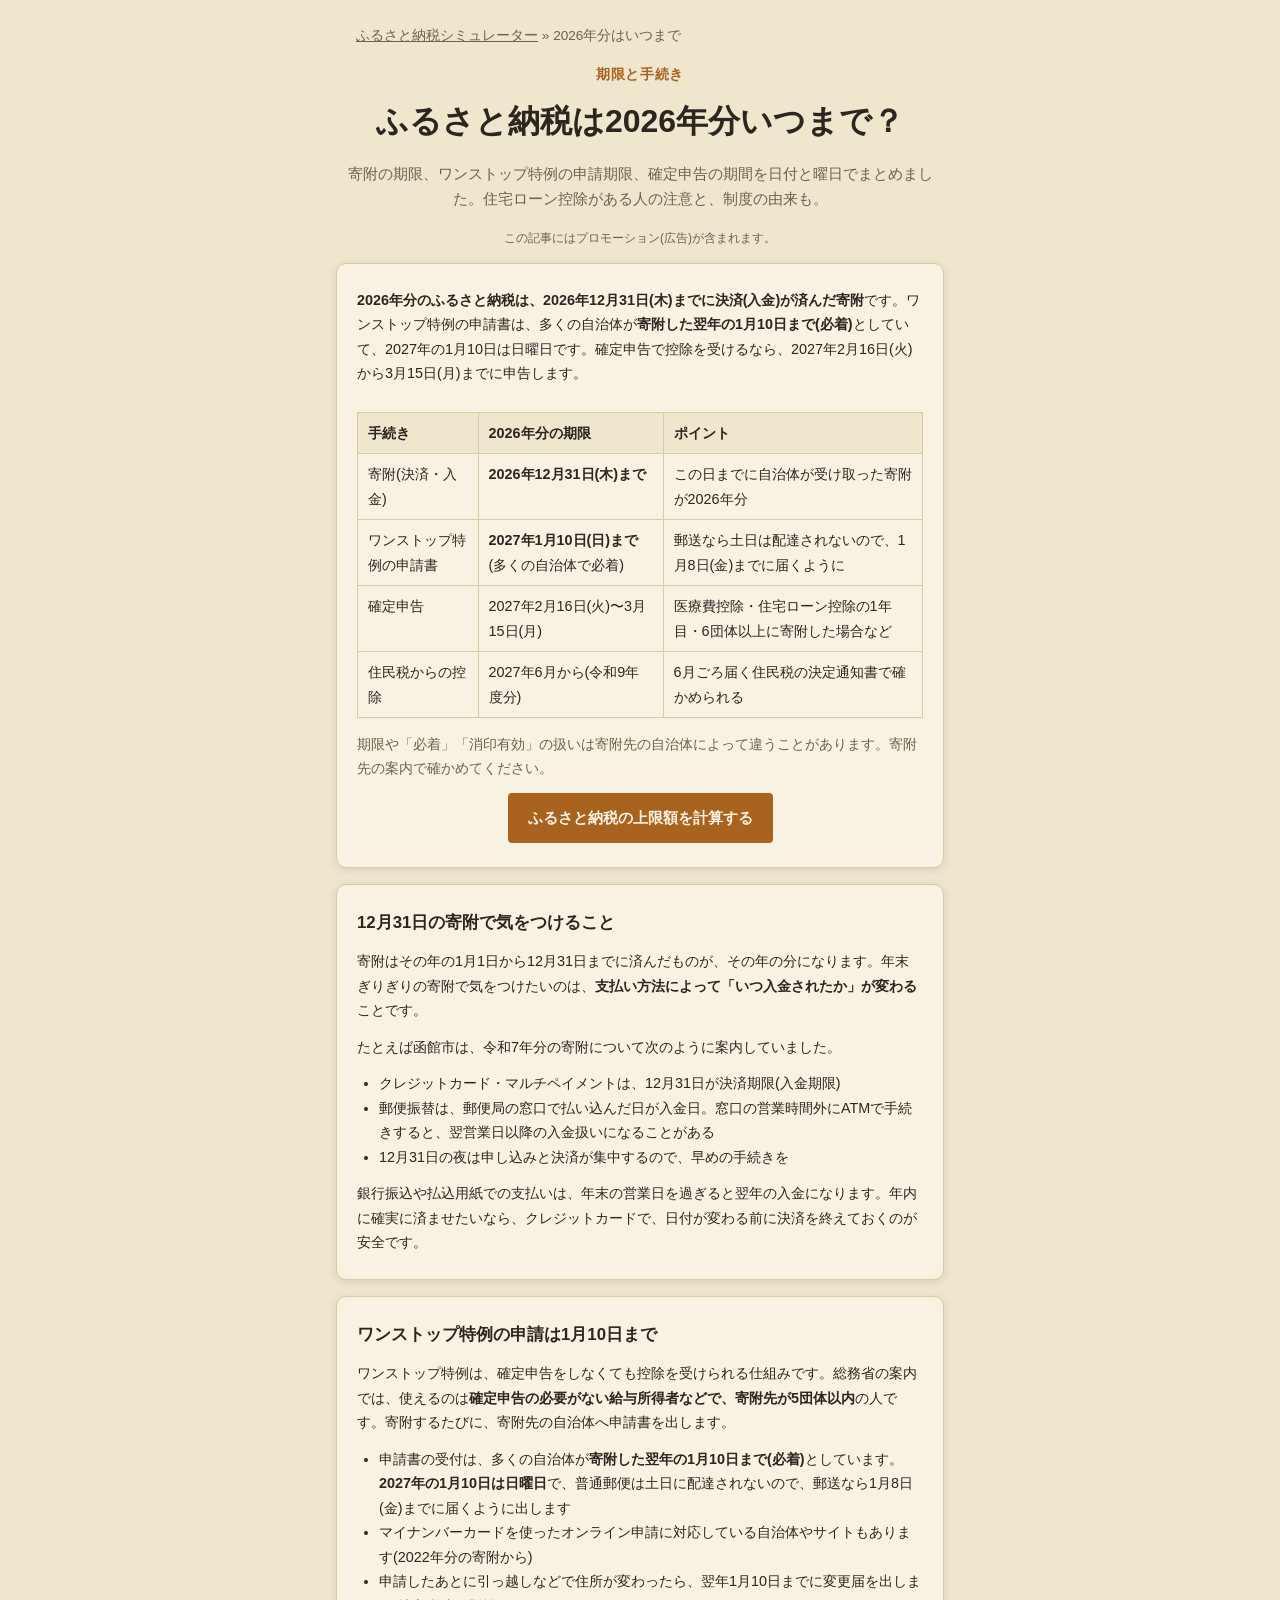
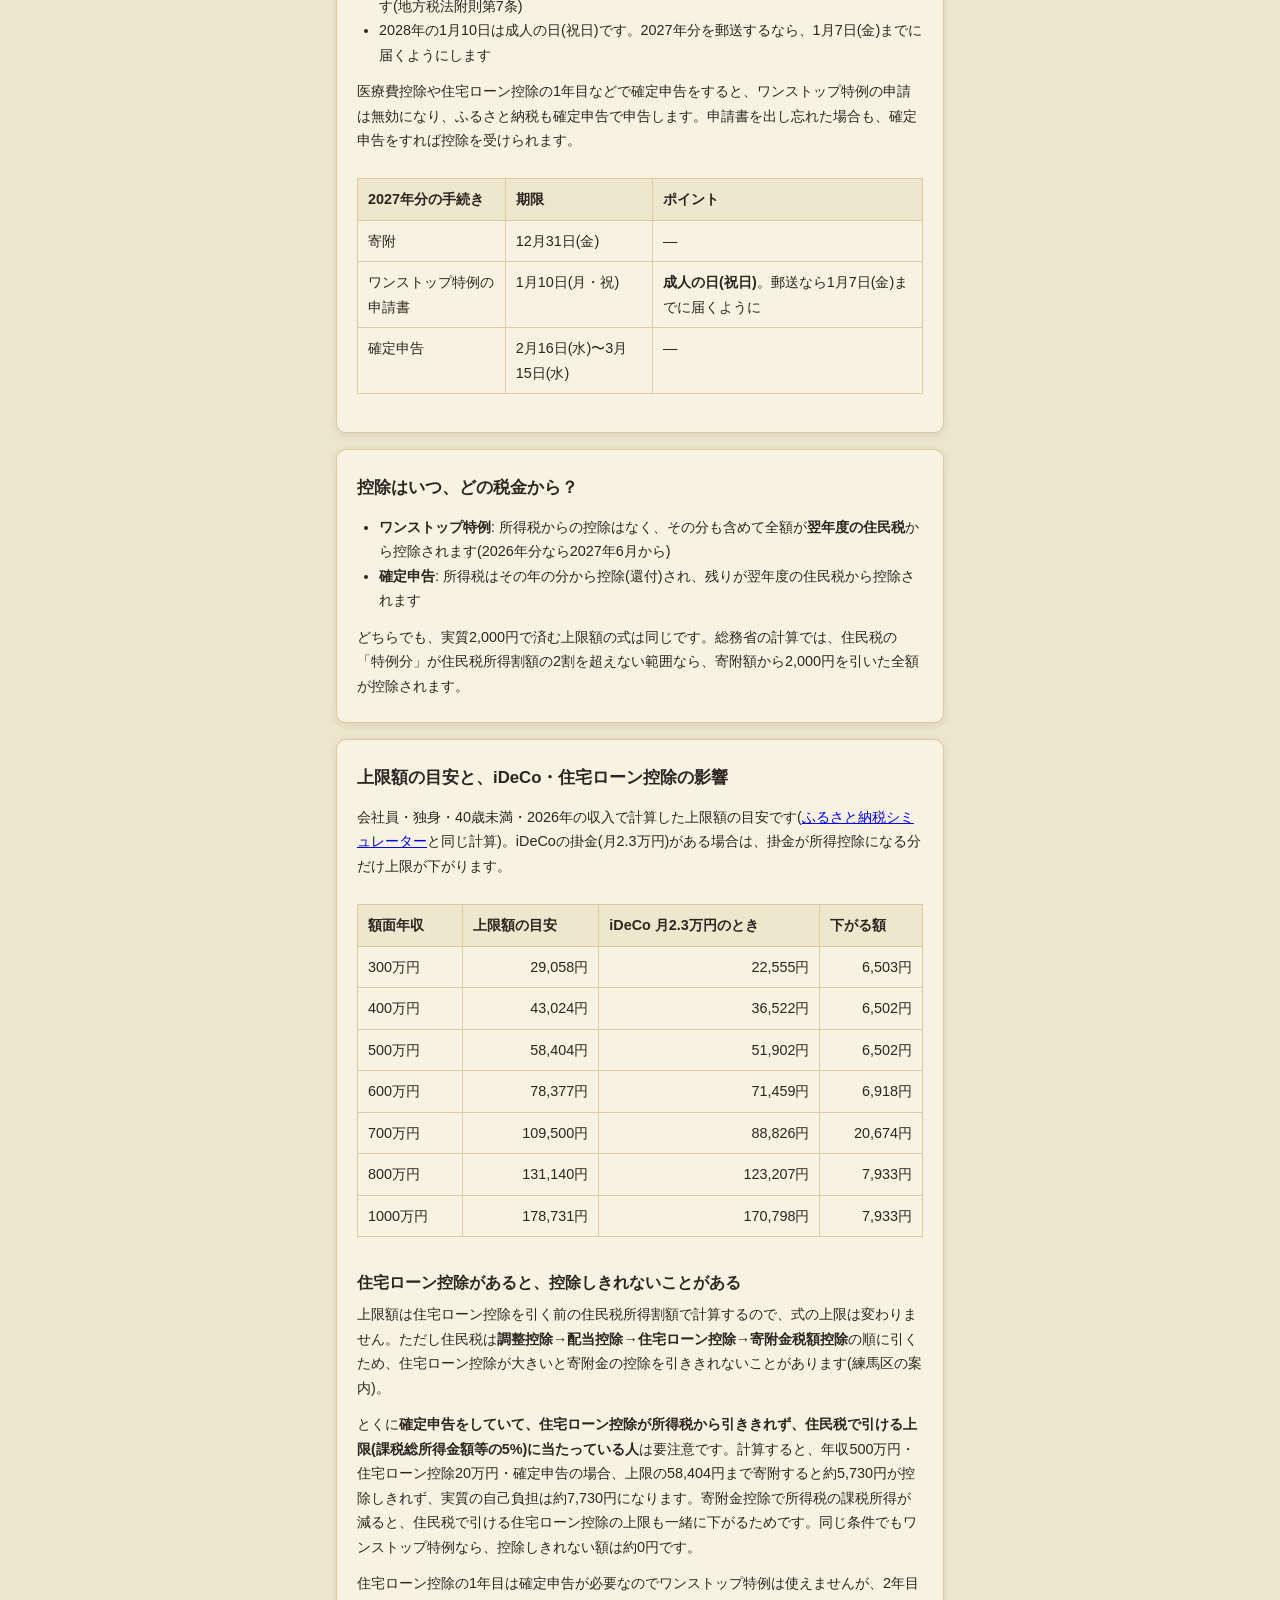
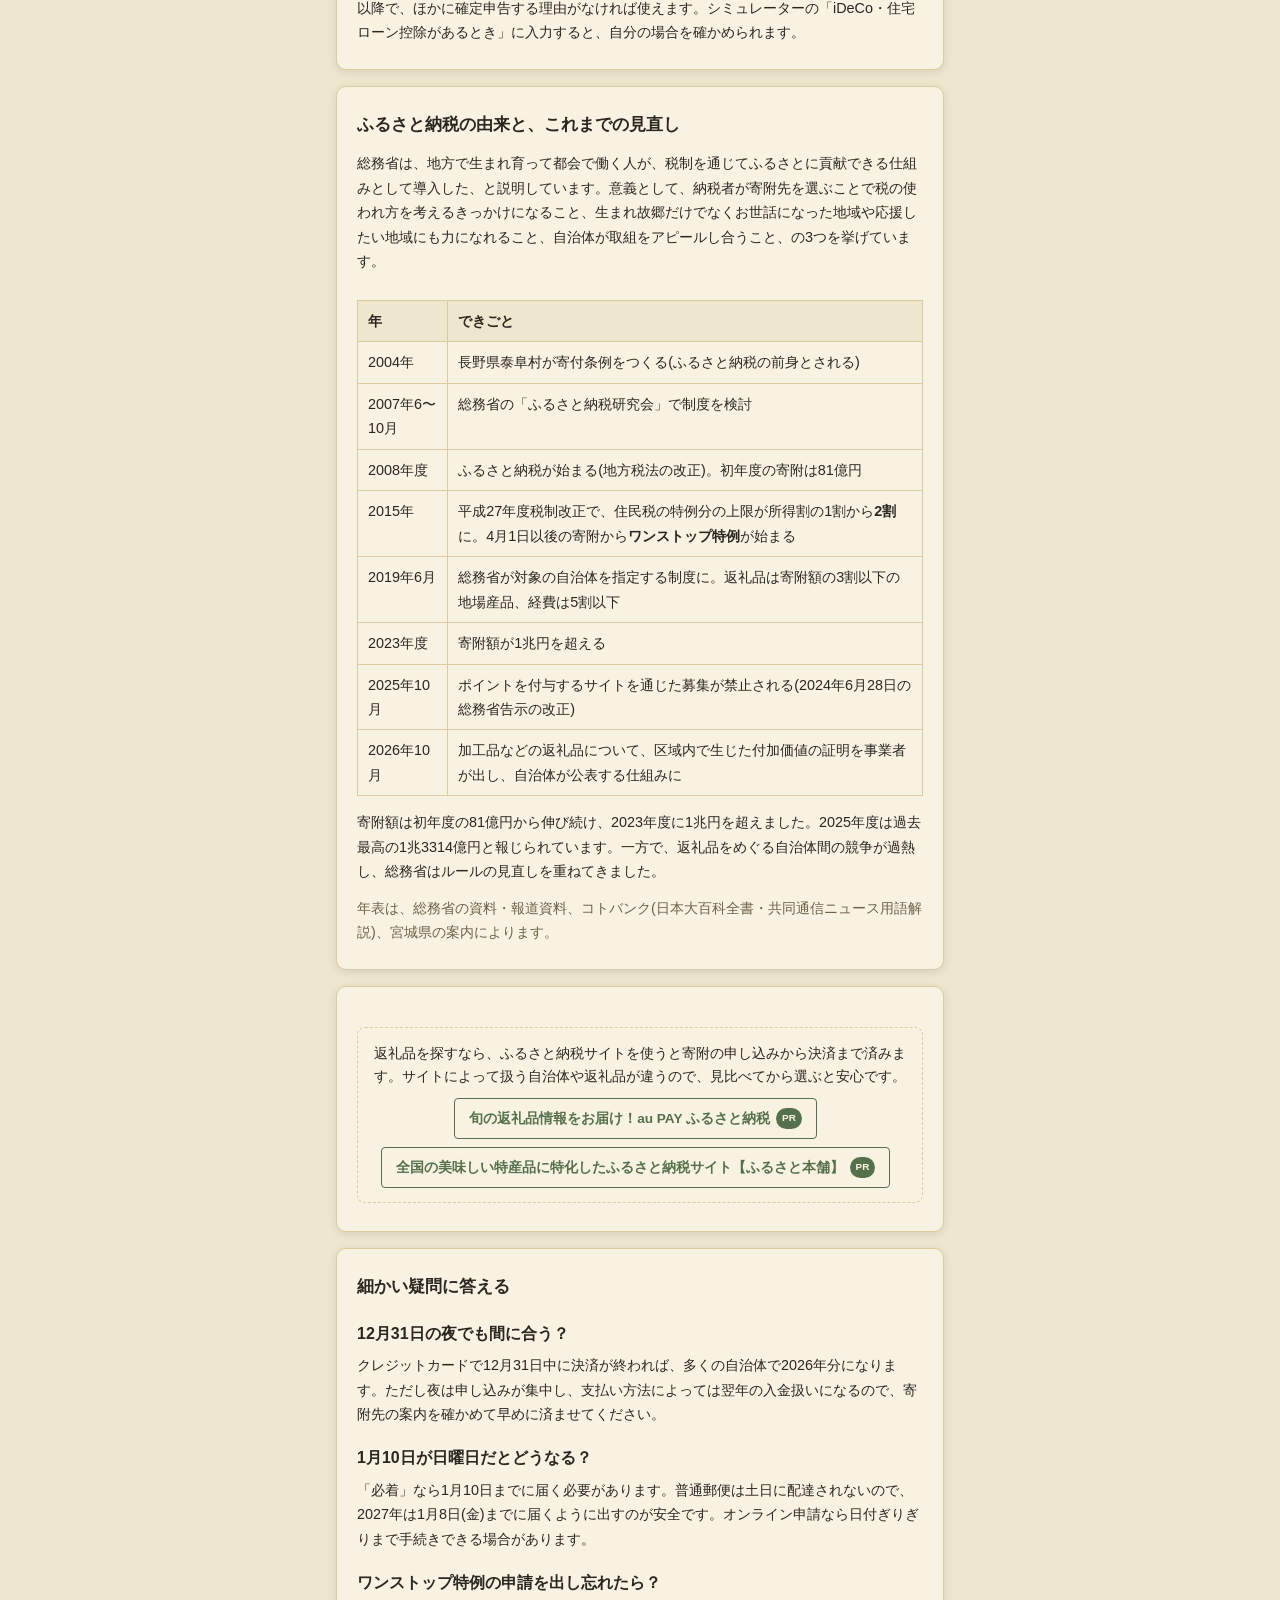
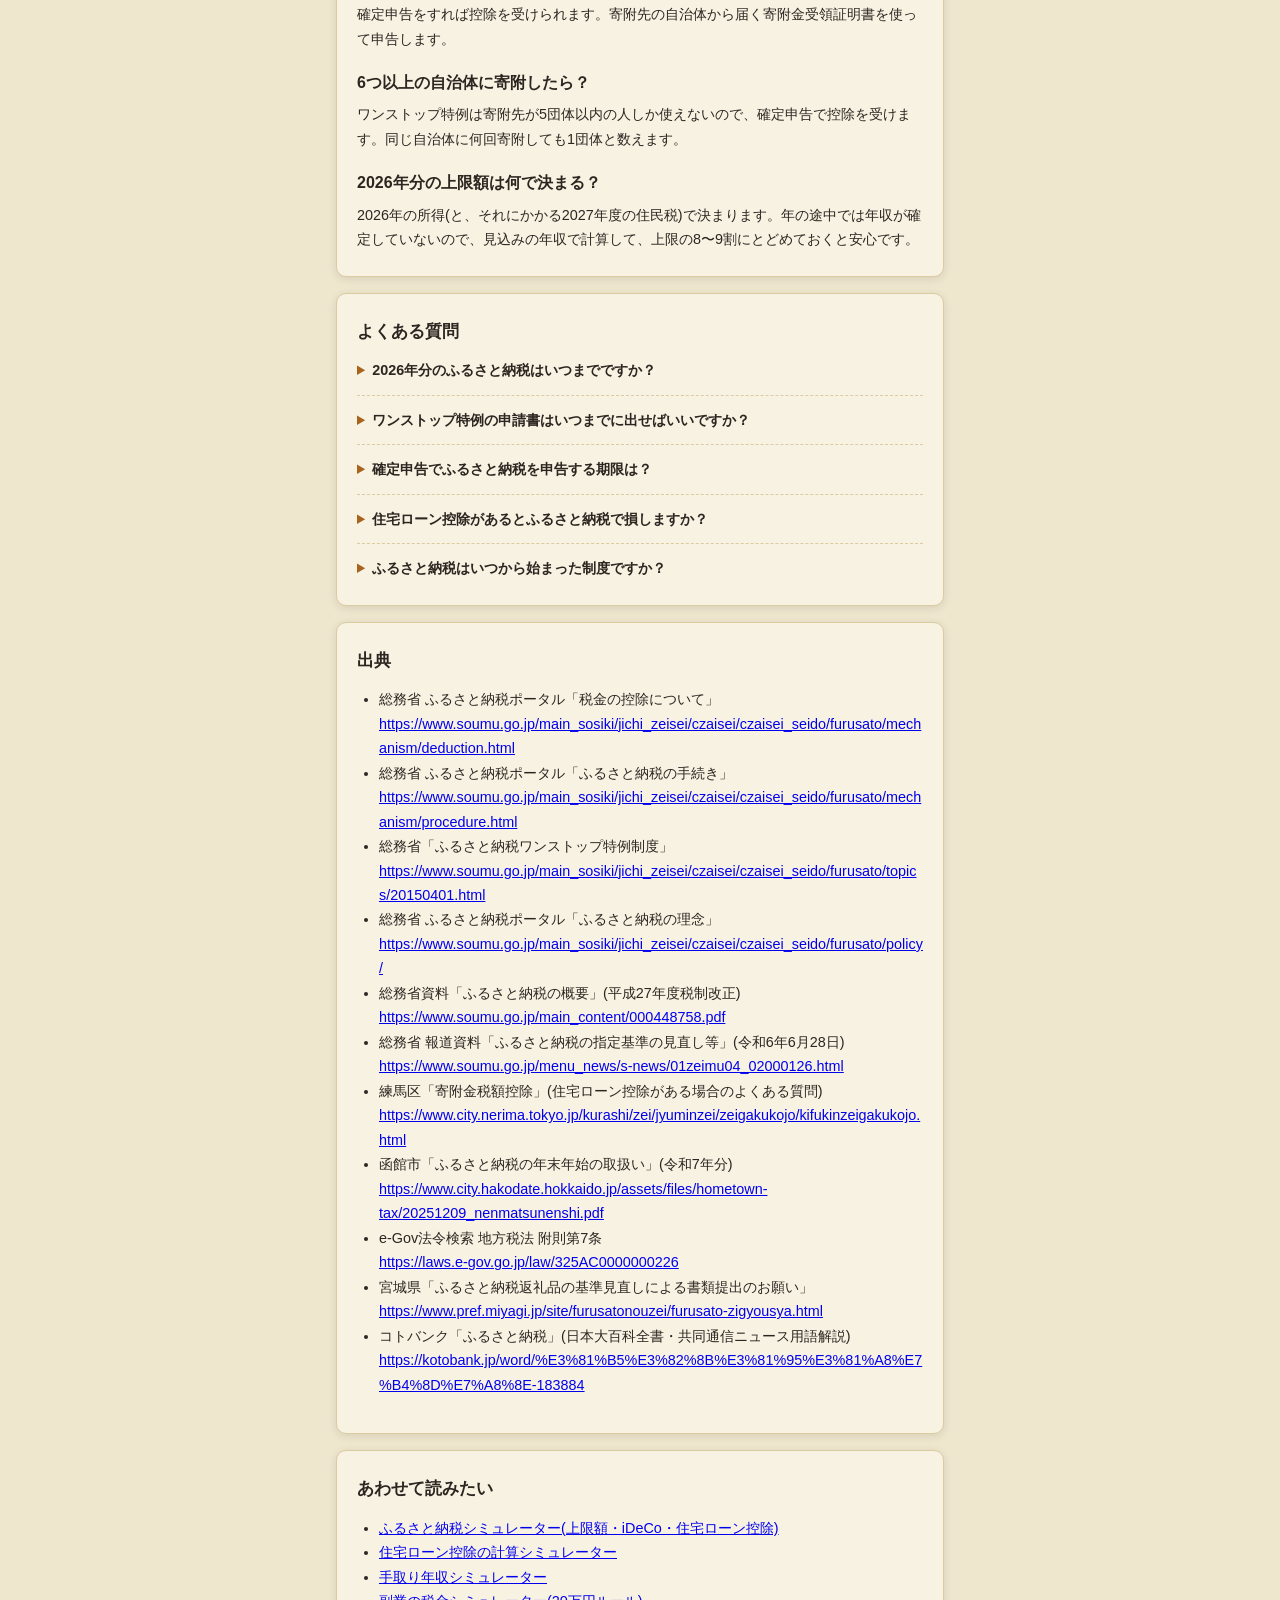
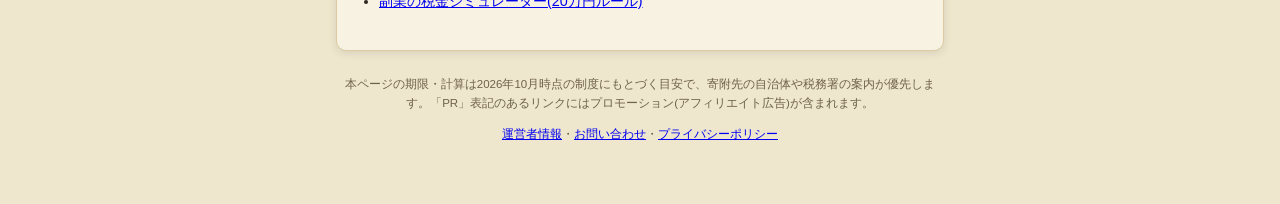
==== guide/itsumade-2026/index.html @ 845d3ae7 "iDeCo・住宅ローン控除の確かめ、広告、記事「2026年分いつまで？」を追加 iDeCoの掛金を課税所得から引き、掛金なしの上限も表示。住宅ローン控除は、住民税で寄附金の控除より先に引かれるため、 " ====
<!DOCTYPE html>
<html lang="ja">
<head>
<meta charset="UTF-8">
<meta name="viewport" content="width=device-width, initial-scale=1.0">
<!-- Google tag (gtag.js) -->
<script async src="https://www.googletagmanager.com/gtag/js?id=G-WTBHV5QYG3"></script>
<script>
  window.dataLayer = window.dataLayer || [];
  function gtag(){dataLayer.push(arguments);}
  gtag('js', new Date());
  gtag('config', 'G-WTBHV5QYG3');
</script>
<title>ふるさと納税は2026年分いつまで？12月31日の決済・ワンストップ申請1月10日・確定申告3月15日</title>
<meta name="description" content="2026年分のふるさと納税は12月31日までに決済した寄附。ワンストップ特例の申請書は多くの自治体で翌年1月10日必着(2027年は日曜日)、確定申告は2027年2月16日〜3月15日。年末の支払い方法の注意、住宅ローン控除で控除しきれないケースの計算、制度の由来と見直しの年表も。">
<meta property="og:type" content="article">
<meta property="og:title" content="ふるさと納税は2026年分いつまで？12月31日の決済・ワンストップ申請1月10日・確定申告3月15日">
<meta property="og:description" content="2026年分のふるさと納税の期限(12月31日・1月10日・3月15日)と、住宅ローン控除で控除しきれないケースの計算、制度の由来。">
<meta property="og:url" content="https://hakoniwalab.com/furusato-simulator/guide/itsumade-2026/">
<script async src="https://pagead2.googlesyndication.com/pagead/js/adsbygoogle.js?client=ca-pub-6465548593525933" crossorigin="anonymous"></script>
<link rel="canonical" href="https://hakoniwalab.com/furusato-simulator/guide/itsumade-2026/">
<link rel="stylesheet" href="../../css/style.css">
<script type="application/ld+json">{"@context":"https://schema.org","@type":"FAQPage","mainEntity":[{"@type":"Question","name":"2026年分のふるさと納税はいつまでですか？","acceptedAnswer":{"@type":"Answer","text":"2026年12月31日までに決済(入金)が済んだ寄附が2026年分です。支払い方法によっては年末の営業日を過ぎると翌年の入金になるので、クレジットカードで早めに済ませるのが安全です。"}},{"@type":"Question","name":"ワンストップ特例の申請書はいつまでに出せばいいですか？","acceptedAnswer":{"@type":"Answer","text":"多くの自治体が寄附した翌年の1月10日まで(必着)としています。2027年の1月10日は日曜日で、普通郵便は土日に配達されないので、郵送なら1月8日(金)までに届くように出します。"}},{"@type":"Question","name":"確定申告でふるさと納税を申告する期限は？","acceptedAnswer":{"@type":"Answer","text":"2026年分は2027年2月16日から3月15日までです。医療費控除や住宅ローン控除の1年目などで確定申告をする場合は、ふるさと納税も確定申告で申告します。"}},{"@type":"Question","name":"住宅ローン控除があるとふるさと納税で損しますか？","acceptedAnswer":{"@type":"Answer","text":"上限額の式は変わりませんが、住民税は住宅ローン控除を寄附金の控除より先に引くため、控除しきれないことがあります。確定申告をしていて住宅ローン控除が住民税の上限に当たっている人は、寄附金の控除が1割ほど目減りすることがあります。"}},{"@type":"Question","name":"ふるさと納税はいつから始まった制度ですか？","acceptedAnswer":{"@type":"Answer","text":"2008年度に始まりました。2015年にワンストップ特例ができて住民税の特例分の上限が2倍になり、2019年には返礼品を寄附額の3割以下の地場産品とする指定制度、2025年10月にはポイントを付与するサイトを通じた募集の禁止が始まりました。"}}]}</script>
<style>
.guide-nav { max-width: 720px; margin: 0 auto 16px; padding: 0 20px; font-size: 0.85rem; color: var(--color-text-muted); }
.guide-nav a { color: var(--color-text-muted); }
.guide-lead { font-size: 0.95rem; }
.guide-table { width: 100%; border-collapse: collapse; margin: 14px 0; font-size: 0.9rem; }
.guide-table th, .guide-table td { border: 1px solid var(--color-border); padding: 8px 10px; text-align: left; vertical-align: top; }
.guide-table th { background: var(--color-bg); font-weight: 600; }
.guide-table td.num { text-align: right; font-variant-numeric: tabular-nums; white-space: nowrap; }
.guide-table tr.is-best td { background: var(--color-badge-bg); font-weight: 700; }
.guide-note { font-size: 0.85rem; color: var(--color-text-muted); }
.card--article h3 { font-size: 1rem; margin: 18px 0 6px; }
.guide-cta { text-align: center; }
.guide-cta .btn { display: inline-block; text-decoration: none; }
.guide-calc { text-align: left; background: var(--color-bg); border: 1px solid var(--color-border); border-radius: 8px; padding: 12px 14px; margin: 14px 0; font-size: 0.92rem; }
.guide-calc label { display: block; font-weight: 600; margin: 8px 0 4px; font-size: 0.88rem; }
.guide-calc input, .guide-calc select { width: 100%; padding: 8px; border: 1px solid var(--color-border); border-radius: 6px; font-size: 1rem; background: var(--color-surface); color: var(--color-text); }
.guide-calc .row2 { display: grid; grid-template-columns: 1fr 1fr; gap: 8px; }
.guide-calc .row3 { display: grid; grid-template-columns: 1fr 1fr 1fr; gap: 6px; }
.guide-result { margin-top: 12px; font-size: 0.95rem; }
.guide-result strong { font-size: 1.1rem; }
.table-scroll { overflow-x: auto; }
.date-row { display: grid; grid-template-columns: 1.2fr 1fr 1fr; gap: 6px; margin-bottom: 8px; }
.form-help { font-size: 0.85rem; color: var(--color-text-muted); }
.guide-calc .quiz-select, .date-row .quiz-select { width: 100%; }
.nw { white-space: nowrap; }
.card--article a[target="_blank"] { overflow-wrap: anywhere; }
.badge--pr { flex-shrink: 0; white-space: nowrap; }
.art-cta { text-align: center; margin: 16px 0 4px; padding: 14px 12px; border: 1px dashed var(--color-border); border-radius: 8px; }
.card--article .art-cta p { font-size: 0.85rem; margin: 0 0 10px; }
.art-cta__links { display: flex; flex-wrap: wrap; gap: 8px; justify-content: center; }
</style>
</head>
<body>
<div class="app">

  <nav class="guide-nav" aria-label="パンくずリスト">
    <a href="../../">ふるさと納税シミュレーター</a> &raquo;
    <span aria-current="page">2026年分はいつまで</span>
  </nav>

  <header class="app-header">
    <p class="app-header__eyebrow">期限と手続き</p>
    <h1 class="app-header__title">ふるさと納税は<br class="sp-only">2026年分いつまで？</h1>
    <p class="app-header__lead">寄附の期限、ワンストップ特例の申請期限、確定申告の期間を日付と曜日でまとめました。住宅ローン控除がある人の注意と、制度の由来も。</p>
  </header>
  <p class="pr-note">この記事にはプロモーション(広告)が含まれます。</p>

  <main class="main">

    <section class="article">

      <div class="card card--article">
        <p><strong>2026年分のふるさと納税は、2026年12月31日(木)までに決済(入金)が済んだ寄附</strong>です。ワンストップ特例の申請書は、多くの自治体が<strong>寄附した翌年の1月10日まで(必着)</strong>としていて、2027年の1月10日は日曜日です。確定申告で控除を受けるなら、2027年2月16日(火)から3月15日(月)までに申告します。</p>
        <div class="table-scroll">
          <table class="guide-table">
            <thead><tr><th>手続き</th><th>2026年分の期限</th><th>ポイント</th></tr></thead>
            <tbody>
            <tr><td>寄附(決済・入金)</td><td><strong>2026年12月31日(木)まで</strong></td><td>この日までに自治体が受け取った寄附が2026年分</td></tr>
            <tr><td>ワンストップ特例の申請書</td><td><strong>2027年1月10日(日)まで</strong>(多くの自治体で必着)</td><td>郵送なら土日は配達されないので、1月8日(金)までに届くように</td></tr>
            <tr><td>確定申告</td><td>2027年2月16日(火)〜3月15日(月)</td><td>医療費控除・住宅ローン控除の1年目・6団体以上に寄附した場合など</td></tr>
            <tr><td>住民税からの控除</td><td>2027年6月から(令和9年度分)</td><td>6月ごろ届く住民税の決定通知書で確かめられる</td></tr>
            </tbody>
          </table>
        </div>
        <p class="guide-note">期限や「必着」「消印有効」の扱いは寄附先の自治体によって違うことがあります。寄附先の案内で確かめてください。</p>
        <div class="guide-cta"><a class="btn btn--primary" href="../../">ふるさと納税の上限額を計算する</a></div>
      </div>

      <div class="card card--article">
        <h2>12月31日の寄附で気をつけること</h2>
        <p>寄附はその年の1月1日から12月31日までに済んだものが、その年の分になります。年末ぎりぎりの寄附で気をつけたいのは、<strong>支払い方法によって「いつ入金されたか」が変わる</strong>ことです。</p>
        <p>たとえば函館市は、令和7年分の寄附について次のように案内していました。</p>
        <ul>
          <li>クレジットカード・マルチペイメントは、12月31日が決済期限(入金期限)</li>
          <li>郵便振替は、郵便局の窓口で払い込んだ日が入金日。窓口の営業時間外にATMで手続きすると、翌営業日以降の入金扱いになることがある</li>
          <li>12月31日の夜は申し込みと決済が集中するので、早めの手続きを</li>
        </ul>
        <p>銀行振込や払込用紙での支払いは、年末の営業日を過ぎると翌年の入金になります。年内に確実に済ませたいなら、クレジットカードで、日付が変わる前に決済を終えておくのが安全です。</p>
      </div>

      <div class="card card--article">
        <h2>ワンストップ特例の申請は1月10日まで</h2>
        <p>ワンストップ特例は、確定申告をしなくても控除を受けられる仕組みです。総務省の案内では、使えるのは<strong>確定申告の必要がない給与所得者などで、寄附先が5団体以内</strong>の人です。寄附するたびに、寄附先の自治体へ申請書を出します。</p>
        <ul>
          <li>申請書の受付は、多くの自治体が<strong>寄附した翌年の1月10日まで(必着)</strong>としています。<strong>2027年の1月10日は日曜日</strong>で、普通郵便は土日に配達されないので、郵送なら1月8日(金)までに届くように出します</li>
          <li>マイナンバーカードを使ったオンライン申請に対応している自治体やサイトもあります(2022年分の寄附から)</li>
          <li>申請したあとに引っ越しなどで住所が変わったら、翌年1月10日までに変更届を出します(地方税法附則第7条)</li>
          <li>2028年の1月10日は成人の日(祝日)です。2027年分を郵送するなら、1月7日(金)までに届くようにします</li>
        </ul>
        <p>医療費控除や住宅ローン控除の1年目などで確定申告をすると、ワンストップ特例の申請は無効になり、ふるさと納税も確定申告で申告します。申請書を出し忘れた場合も、確定申告をすれば控除を受けられます。</p>
        <div class="table-scroll">
          <table class="guide-table">
            <thead><tr><th>2027年分の手続き</th><th>期限</th><th>ポイント</th></tr></thead>
            <tbody>
            <tr><td>寄附</td><td>12月31日(金)</td><td>—</td></tr>
            <tr><td>ワンストップ特例の申請書</td><td>1月10日(月・祝)</td><td><strong>成人の日(祝日)</strong>。郵送なら1月7日(金)までに届くように</td></tr>
            <tr><td>確定申告</td><td>2月16日(水)〜3月15日(水)</td><td>—</td></tr>
            </tbody>
          </table>
        </div>
      </div>

      <div class="card card--article">
        <h2>控除はいつ、どの税金から？</h2>
        <ul>
          <li><strong>ワンストップ特例</strong>: 所得税からの控除はなく、その分も含めて全額が<strong>翌年度の住民税</strong>から控除されます(2026年分なら2027年6月から)</li>
          <li><strong>確定申告</strong>: 所得税はその年の分から控除(還付)され、残りが翌年度の住民税から控除されます</li>
        </ul>
        <p>どちらでも、実質2,000円で済む上限額の式は同じです。総務省の計算では、住民税の「特例分」が住民税所得割額の2割を超えない範囲なら、寄附額から2,000円を引いた全額が控除されます。</p>
      </div>

      <div class="card card--article">
        <h2>上限額の目安と、iDeCo・住宅ローン控除の影響</h2>
        <p>会社員・独身・40歳未満・2026年の収入で計算した上限額の目安です(<a href="../../">ふるさと納税シミュレーター</a>と同じ計算)。iDeCoの掛金(月2.3万円)がある場合は、掛金が所得控除になる分だけ上限が下がります。</p>
        <div class="table-scroll">
          <table class="guide-table">
            <thead><tr><th>額面年収</th><th>上限額の目安</th><th>iDeCo 月2.3万円のとき</th><th>下がる額</th></tr></thead>
            <tbody>
            <tr><td>300万円</td><td class="num">29,058円</td><td class="num">22,555円</td><td class="num">6,503円</td></tr>
            <tr><td>400万円</td><td class="num">43,024円</td><td class="num">36,522円</td><td class="num">6,502円</td></tr>
            <tr><td>500万円</td><td class="num">58,404円</td><td class="num">51,902円</td><td class="num">6,502円</td></tr>
            <tr><td>600万円</td><td class="num">78,377円</td><td class="num">71,459円</td><td class="num">6,918円</td></tr>
            <tr><td>700万円</td><td class="num">109,500円</td><td class="num">88,826円</td><td class="num">20,674円</td></tr>
            <tr><td>800万円</td><td class="num">131,140円</td><td class="num">123,207円</td><td class="num">7,933円</td></tr>
            <tr><td>1000万円</td><td class="num">178,731円</td><td class="num">170,798円</td><td class="num">7,933円</td></tr>
            </tbody>
          </table>
        </div>
        <h3>住宅ローン控除があると、控除しきれないことがある</h3>
        <p>上限額は住宅ローン控除を引く前の住民税所得割額で計算するので、式の上限は変わりません。ただし住民税は<strong>調整控除→配当控除→住宅ローン控除→寄附金税額控除</strong>の順に引くため、住宅ローン控除が大きいと寄附金の控除を引ききれないことがあります(練馬区の案内)。</p>
        <p>とくに<strong>確定申告をしていて、住宅ローン控除が所得税から引ききれず、住民税で引ける上限(課税総所得金額等の5%)に当たっている人</strong>は要注意です。計算すると、年収500万円・住宅ローン控除20万円・確定申告の場合、上限の58,404円まで寄附すると約5,730円が控除しきれず、実質の自己負担は約7,730円になります。寄附金控除で所得税の課税所得が減ると、住民税で引ける住宅ローン控除の上限も一緒に下がるためです。同じ条件でもワンストップ特例なら、控除しきれない額は約0円です。</p>
        <p>住宅ローン控除の1年目は確定申告が必要なのでワンストップ特例は使えませんが、2年目以降で、ほかに確定申告する理由がなければ使えます。シミュレーターの「iDeCo・住宅ローン控除があるとき」に入力すると、自分の場合を確かめられます。</p>
      </div>

      <div class="card card--article">
        <h2>ふるさと納税の由来と、これまでの見直し</h2>
        <p>総務省は、地方で生まれ育って都会で働く人が、税制を通じてふるさとに貢献できる仕組みとして導入した、と説明しています。意義として、納税者が寄附先を選ぶことで税の使われ方を考えるきっかけになること、生まれ故郷だけでなくお世話になった地域や応援したい地域にも力になれること、自治体が取組をアピールし合うこと、の3つを挙げています。</p>
        <div class="table-scroll">
          <table class="guide-table">
            <thead><tr><th>年</th><th>できごと</th></tr></thead>
            <tbody>
            <tr><td>2004年</td><td>長野県泰阜村が寄付条例をつくる(ふるさと納税の前身とされる)</td></tr>
            <tr><td>2007年6〜10月</td><td>総務省の「ふるさと納税研究会」で制度を検討</td></tr>
            <tr><td>2008年度</td><td>ふるさと納税が始まる(地方税法の改正)。初年度の寄附は81億円</td></tr>
            <tr><td>2015年</td><td>平成27年度税制改正で、住民税の特例分の上限が所得割の1割から<strong>2割</strong>に。4月1日以後の寄附から<strong>ワンストップ特例</strong>が始まる</td></tr>
            <tr><td>2019年6月</td><td>総務省が対象の自治体を指定する制度に。返礼品は寄附額の3割以下の地場産品、経費は5割以下</td></tr>
            <tr><td>2023年度</td><td>寄附額が1兆円を超える</td></tr>
            <tr><td>2025年10月</td><td>ポイントを付与するサイトを通じた募集が禁止される(2024年6月28日の総務省告示の改正)</td></tr>
            <tr><td>2026年10月</td><td>加工品などの返礼品について、区域内で生じた付加価値の証明を事業者が出し、自治体が公表する仕組みに</td></tr>
            </tbody>
          </table>
        </div>
        <p>寄附額は初年度の81億円から伸び続け、2023年度に1兆円を超えました。2025年度は過去最高の1兆3314億円と報じられています。一方で、返礼品をめぐる自治体間の競争が過熱し、総務省はルールの見直しを重ねてきました。</p>
        <p class="guide-note">年表は、総務省の資料・報道資料、コトバンク(日本大百科全書・共同通信ニュース用語解説)、宮城県の案内によります。</p>
      </div>

      <div class="card card--article">
        <div class="art-cta">
          <p>返礼品を探すなら、ふるさと納税サイトを使うと寄附の申し込みから決済まで済みます。サイトによって扱う自治体や返礼品が違うので、見比べてから選ぶと安心です。</p>
          <div class="art-cta__links"><a class="result-card__link result-card__link--offer" href="https://px.a8.net/svt/ejp?a8mat=4BEOXO+GC8JPU+54OC+60OXE" target="_blank" rel="nofollow sponsored noopener">旬の返礼品情報をお届け！au PAY ふるさと納税<span class="badge badge--pr">PR</span></a><img border="0" width="1" height="1" src="https://www19.a8.net/0.gif?a8mat=4BEOXO+GC8JPU+54OC+60OXE" alt=""><a class="result-card__link result-card__link--offer" href="https://px.a8.net/svt/ejp?a8mat=4BEOXO+GDFEXE+5IMU+5YJRM" target="_blank" rel="nofollow sponsored noopener">全国の美味しい特産品に特化したふるさと納税サイト【ふるさと本舗】<span class="badge badge--pr">PR</span></a><img border="0" width="1" height="1" src="https://www18.a8.net/0.gif?a8mat=4BEOXO+GDFEXE+5IMU+5YJRM" alt=""></div>
        </div>
      </div>

      <div class="card card--article">
        <h2>細かい疑問に答える</h2>
        <h3>12月31日の夜でも間に合う？</h3>
        <p>クレジットカードで12月31日中に決済が終われば、多くの自治体で2026年分になります。ただし夜は申し込みが集中し、支払い方法によっては翌年の入金扱いになるので、寄附先の案内を確かめて早めに済ませてください。</p>
        <h3>1月10日が日曜日だとどうなる？</h3>
        <p>「必着」なら1月10日までに届く必要があります。普通郵便は土日に配達されないので、2027年は1月8日(金)までに届くように出すのが安全です。オンライン申請なら日付ぎりぎりまで手続きできる場合があります。</p>
        <h3>ワンストップ特例の申請を出し忘れたら？</h3>
        <p>確定申告をすれば控除を受けられます。寄附先の自治体から届く寄附金受領証明書を使って申告します。</p>
        <h3>6つ以上の自治体に寄附したら？</h3>
        <p>ワンストップ特例は寄附先が5団体以内の人しか使えないので、確定申告で控除を受けます。同じ自治体に何回寄附しても1団体と数えます。</p>
        <h3>2026年分の上限額は何で決まる？</h3>
        <p>2026年の所得(と、それにかかる2027年度の住民税)で決まります。年の途中では年収が確定していないので、見込みの年収で計算して、上限の8〜9割にとどめておくと安心です。</p>
      </div>

      <div class="card card--article">
        <h2>よくある質問</h2>
        <details class="faq-item"><summary>2026年分のふるさと納税はいつまでですか？</summary><p>2026年12月31日までに決済(入金)が済んだ寄附が2026年分です。支払い方法によっては年末の営業日を過ぎると翌年の入金になるので、クレジットカードで早めに済ませるのが安全です。</p></details>
        <details class="faq-item"><summary>ワンストップ特例の申請書はいつまでに出せばいいですか？</summary><p>多くの自治体が寄附した翌年の1月10日まで(必着)としています。2027年の1月10日は日曜日で、普通郵便は土日に配達されないので、郵送なら1月8日(金)までに届くように出します。</p></details>
        <details class="faq-item"><summary>確定申告でふるさと納税を申告する期限は？</summary><p>2026年分は2027年2月16日から3月15日までです。医療費控除や住宅ローン控除の1年目などで確定申告をする場合は、ふるさと納税も確定申告で申告します。</p></details>
        <details class="faq-item"><summary>住宅ローン控除があるとふるさと納税で損しますか？</summary><p>上限額の式は変わりませんが、住民税は住宅ローン控除を寄附金の控除より先に引くため、控除しきれないことがあります。確定申告をしていて住宅ローン控除が住民税の上限に当たっている人は、寄附金の控除が1割ほど目減りすることがあります。</p></details>
        <details class="faq-item"><summary>ふるさと納税はいつから始まった制度ですか？</summary><p>2008年度に始まりました。2015年にワンストップ特例ができて住民税の特例分の上限が2倍になり、2019年には返礼品を寄附額の3割以下の地場産品とする指定制度、2025年10月にはポイントを付与するサイトを通じた募集の禁止が始まりました。</p></details>
      </div>

      <div class="card card--article">
        <h2>出典</h2>
        <ul>
          <li>総務省 ふるさと納税ポータル「税金の控除について」<br><a href="https://www.soumu.go.jp/main_sosiki/jichi_zeisei/czaisei/czaisei_seido/furusato/mechanism/deduction.html" target="_blank" rel="noopener">https://www.soumu.go.jp/main_sosiki/jichi_zeisei/czaisei/czaisei_seido/furusato/mechanism/deduction.html</a></li>
          <li>総務省 ふるさと納税ポータル「ふるさと納税の手続き」<br><a href="https://www.soumu.go.jp/main_sosiki/jichi_zeisei/czaisei/czaisei_seido/furusato/mechanism/procedure.html" target="_blank" rel="noopener">https://www.soumu.go.jp/main_sosiki/jichi_zeisei/czaisei/czaisei_seido/furusato/mechanism/procedure.html</a></li>
          <li>総務省「ふるさと納税ワンストップ特例制度」<br><a href="https://www.soumu.go.jp/main_sosiki/jichi_zeisei/czaisei/czaisei_seido/furusato/topics/20150401.html" target="_blank" rel="noopener">https://www.soumu.go.jp/main_sosiki/jichi_zeisei/czaisei/czaisei_seido/furusato/topics/20150401.html</a></li>
          <li>総務省 ふるさと納税ポータル「ふるさと納税の理念」<br><a href="https://www.soumu.go.jp/main_sosiki/jichi_zeisei/czaisei/czaisei_seido/furusato/policy/" target="_blank" rel="noopener">https://www.soumu.go.jp/main_sosiki/jichi_zeisei/czaisei/czaisei_seido/furusato/policy/</a></li>
          <li>総務省資料「ふるさと納税の概要」(平成27年度税制改正)<br><a href="https://www.soumu.go.jp/main_content/000448758.pdf" target="_blank" rel="noopener">https://www.soumu.go.jp/main_content/000448758.pdf</a></li>
          <li>総務省 報道資料「ふるさと納税の指定基準の見直し等」(令和6年6月28日)<br><a href="https://www.soumu.go.jp/menu_news/s-news/01zeimu04_02000126.html" target="_blank" rel="noopener">https://www.soumu.go.jp/menu_news/s-news/01zeimu04_02000126.html</a></li>
          <li>練馬区「寄附金税額控除」(住宅ローン控除がある場合のよくある質問)<br><a href="https://www.city.nerima.tokyo.jp/kurashi/zei/jyuminzei/zeigakukojo/kifukinzeigakukojo.html" target="_blank" rel="noopener">https://www.city.nerima.tokyo.jp/kurashi/zei/jyuminzei/zeigakukojo/kifukinzeigakukojo.html</a></li>
          <li>函館市「ふるさと納税の年末年始の取扱い」(令和7年分)<br><a href="https://www.city.hakodate.hokkaido.jp/assets/files/hometown-tax/20251209_nenmatsunenshi.pdf" target="_blank" rel="noopener">https://www.city.hakodate.hokkaido.jp/assets/files/hometown-tax/20251209_nenmatsunenshi.pdf</a></li>
          <li>e-Gov法令検索 地方税法 附則第7条<br><a href="https://laws.e-gov.go.jp/law/325AC0000000226" target="_blank" rel="noopener">https://laws.e-gov.go.jp/law/325AC0000000226</a></li>
          <li>宮城県「ふるさと納税返礼品の基準見直しによる書類提出のお願い」<br><a href="https://www.pref.miyagi.jp/site/furusatonouzei/furusato-zigyousya.html" target="_blank" rel="noopener">https://www.pref.miyagi.jp/site/furusatonouzei/furusato-zigyousya.html</a></li>
          <li>コトバンク「ふるさと納税」(日本大百科全書・共同通信ニュース用語解説)<br><a href="https://kotobank.jp/word/%E3%81%B5%E3%82%8B%E3%81%95%E3%81%A8%E7%B4%8D%E7%A8%8E-183884" target="_blank" rel="noopener">https://kotobank.jp/word/%E3%81%B5%E3%82%8B%E3%81%95%E3%81%A8%E7%B4%8D%E7%A8%8E-183884</a></li>
        </ul>
      </div>

      <div class="card card--article">
        <h2>あわせて読みたい</h2>
        <ul>
          <li><a href="../../">ふるさと納税シミュレーター(上限額・iDeCo・住宅ローン控除)</a></li>
          <li><a href="../../../subsidy-checker/guide/jutaku-loan-kojo/">住宅ローン控除の計算シミュレーター</a></li>
          <li><a href="../../../takehome-calculator/">手取り年収シミュレーター</a></li>
          <li><a href="../../../sidejob-tax-simulator/">副業の税金シミュレーター(20万円ルール)</a></li>
        </ul>
      </div>
    </section>
  </main>

  <footer class="app-footer">
    <p>本ページの期限・計算は2026年10月時点の制度にもとづく目安で、寄附先の自治体や税務署の案内が優先します。「PR」表記のあるリンクにはプロモーション(アフィリエイト広告)が含まれます。</p>
    <p><a href="../../../about.html">運営者情報</a>・<a href="../../../contact.html">お問い合わせ</a>・<a href="../../../privacy.html">プライバシーポリシー</a></p>
  </footer>

</div>
</body>
</html>
---- css/style.css ----
:root {
  --color-bg: #efe6ce;
  --color-surface: #f8f2e3;
  --color-border: #dbcba0;
  --color-text: #2b2620;
  --color-text-muted: #6e6248;
  --color-primary: #a8631f;
  --color-primary-hover: #8b5119;
  --color-primary-contrast: #fbf3e2;
  --color-accent: #55704a;
  --color-badge-bg: #e4d6ae;
  --color-badge-text: #6e4a1e;
  --color-warn-bg: #efd3c0;
  --color-warn-text: #8a4322;
  --radius-sm: 4px;
  --radius-md: 6px;
  --radius-lg: 10px;
  --shadow-card: 0 2px 8px rgba(43, 38, 32, 0.12);
  --max-width: 640px;
}

@media (prefers-color-scheme: dark) {
  :root {
    --color-bg: #211f1a;
    --color-surface: #2c2a22;
    --color-border: #423e30;
    --color-text: #f1e9d8;
    --color-text-muted: #b3a585;
    --color-primary: #e3a23b;
    --color-primary-hover: #edb259;
    --color-primary-contrast: #241c0d;
    --color-accent: #8fae7d;
    --color-badge-bg: #3a3626;
    --color-badge-text: #e3a23b;
    --color-warn-bg: #3d2a1d;
    --color-warn-text: #e0a876;
    --shadow-card: 0 2px 14px rgba(0, 0, 0, 0.5);
  }
}

* { box-sizing: border-box; }

[hidden] { display: none !important; }

html, body {
  margin: 0;
  padding: 0;
  background: var(--color-bg);
  color: var(--color-text);
  font-family: "Hiragino Sans", "Hiragino Kaku Gothic ProN", Meiryo, "Yu Gothic", sans-serif;
  line-height: 1.7;
  -webkit-text-size-adjust: 100%;
}

.app {
  max-width: var(--max-width);
  margin: 0 auto;
  padding: 24px 16px 48px;
}

.app-header {
  text-align: center;
  margin-bottom: 24px;
}

.app-header__eyebrow {
  color: var(--color-primary);
  font-weight: 700;
  font-size: 0.85rem;
  letter-spacing: 0.05em;
  margin: 0 0 8px;
}

.app-header__title {
  font-size: 1.6rem;
  font-weight: 800;
  margin: 0 0 12px;
}

.app-header__lead {
  color: var(--color-text-muted);
  font-size: 0.95rem;
  margin: 0;
}

.main { display: block; }

.card {
  background: var(--color-surface);
  border: 1px solid var(--color-border);
  border-radius: var(--radius-lg);
  box-shadow: var(--shadow-card);
  padding: 24px 20px;
  margin-bottom: 16px;
}

.card--intro { text-align: center; }

.intro-points {
  list-style: none;
  padding: 0;
  margin: 0 0 20px;
  text-align: left;
  display: inline-block;
}

.intro-points li {
  position: relative;
  padding-left: 26px;
  margin-bottom: 10px;
  color: var(--color-text);
}

.intro-points li::before {
  content: "✓";
  position: absolute;
  left: 0;
  color: var(--color-accent);
  font-weight: 700;
}

.intro-disclaimer {
  font-size: 0.78rem;
  color: var(--color-text-muted);
  margin: 16px 0 0;
}

.btn {
  display: inline-block;
  border: none;
  border-radius: var(--radius-sm);
  font-size: 0.95rem;
  font-weight: 700;
  padding: 12px 20px;
  cursor: pointer;
  text-align: center;
  transition: background-color 0.15s ease, opacity 0.15s ease;
}

.btn--primary {
  background: var(--color-primary);
  color: var(--color-primary-contrast);
}
.btn--primary:hover { background: var(--color-primary-hover); }
.btn--primary:disabled { opacity: 0.5; cursor: not-allowed; }

.btn--ghost {
  background: transparent;
  color: var(--color-text-muted);
  border: 1px solid var(--color-border);
}
.btn--ghost:hover { color: var(--color-text); border-color: var(--color-text-muted); }

.btn--large { width: 100%; padding: 14px 20px; font-size: 1.05rem; }
.btn--skip { margin-left: auto; }

.progress {
  height: 6px;
  background: var(--color-border);
  border-radius: 999px;
  overflow: hidden;
  margin-bottom: 8px;
}

.progress__bar {
  height: 100%;
  width: 0%;
  background: var(--color-primary);
  transition: width 0.25s ease;
}

.progress__label {
  font-size: 0.78rem;
  color: var(--color-text-muted);
  margin: 0 0 16px;
  text-align: right;
}

.card--quiz { min-height: 220px; }

.quiz-question {
  font-size: 1.1rem;
  font-weight: 700;
  margin: 0 0 6px;
}

.quiz-question__note {
  font-size: 0.82rem;
  color: var(--color-text-muted);
  margin: 0 0 18px;
}

.quiz-options {
  display: grid;
  gap: 10px;
}

.quiz-option {
  display: block;
  width: 100%;
  text-align: left;
  padding: 14px 16px;
  background: var(--color-bg);
  border: 1.5px solid var(--color-border);
  border-radius: var(--radius-sm);
  color: var(--color-text);
  font-size: 0.95rem;
  cursor: pointer;
  transition: border-color 0.15s ease, background-color 0.15s ease;
}

.quiz-option:hover {
  border-color: var(--color-primary);
}

.quiz-option.is-selected {
  border-color: var(--color-primary);
  background: var(--color-badge-bg);
  font-weight: 700;
}

.quiz-select {
  width: 100%;
  padding: 12px 14px;
  border: 1.5px solid var(--color-border);
  border-radius: var(--radius-sm);
  background: var(--color-bg);
  color: var(--color-text);
  font-size: 0.95rem;
}

.quiz-nav {
  display: flex;
  align-items: center;
  gap: 10px;
}

.result-summary {
  text-align: center;
  margin-bottom: 20px;
}

.result-summary__count {
  font-size: 1.3rem;
  font-weight: 800;
  margin: 0 0 4px;
}

.result-summary__note {
  font-size: 0.82rem;
  color: var(--color-text-muted);
  margin: 0;
}

.result-list {
  display: grid;
  gap: 14px;
  margin-bottom: 20px;
}

.result-card {
  background: var(--color-surface);
  border: 1px solid var(--color-border);
  border-radius: var(--radius-md);
  box-shadow: var(--shadow-card);
  padding: 18px 18px 16px;
}

.result-card__badges {
  display: flex;
  flex-wrap: wrap;
  gap: 6px;
  margin-bottom: 10px;
}

.badge {
  display: inline-block;
  font-size: 0.72rem;
  font-weight: 700;
  padding: 3px 10px;
  border-radius: 999px;
  background: var(--color-badge-bg);
  color: var(--color-badge-text);
}

.badge--accent {
  background: var(--color-primary);
  color: var(--color-primary-contrast);
}

.badge--warn {
  background: var(--color-warn-bg);
  color: var(--color-warn-text);
}

.result-card__name {
  font-size: 1.05rem;
  font-weight: 800;
  margin: 0 0 6px;
}

.result-card__benefit {
  color: var(--color-accent);
  font-weight: 700;
  margin: 0 0 4px;
}

.result-card__org {
  font-size: 0.8rem;
  color: var(--color-text-muted);
  margin: 0 0 12px;
}

.result-card__summary {
  font-size: 0.88rem;
  margin: 0 0 10px;
}

.result-card__conditions {
  font-size: 0.82rem;
  color: var(--color-text-muted);
  margin: 0 0 14px;
}

.result-card__actions {
  display: flex;
  flex-wrap: wrap;
  gap: 8px;
}

.result-card__link {
  display: inline-block;
  font-size: 0.85rem;
  font-weight: 700;
  color: var(--color-primary);
  text-decoration: none;
  padding: 8px 14px;
  border: 1.5px solid var(--color-primary);
  border-radius: var(--radius-sm);
}

.result-card__link:hover { background: var(--color-badge-bg); }

.result-card__link--offer {
  color: var(--color-accent);
  border-color: var(--color-accent);
  display: inline-flex;
  align-items: center;
  gap: 6px;
}

.badge--pr {
  background: var(--color-accent);
  color: var(--color-primary-contrast);
  font-size: 0.62rem;
  padding: 2px 6px;
}

.result-empty {
  text-align: center;
  color: var(--color-text-muted);
  padding: 24px 12px;
}

.ad-slot {
  min-height: 90px;
  border: 1px dashed var(--color-border);
  border-radius: var(--radius-sm);
  display: flex;
  align-items: center;
  justify-content: center;
  color: var(--color-text-muted);
  font-size: 0.75rem;
  margin-bottom: 20px;
}

.card--lead { text-align: center; }
.card__title { font-size: 1rem; margin: 0 0 8px; }

.lead-form {
  display: flex;
  gap: 8px;
  margin-top: 14px;
}

.lead-form__input {
  flex: 1;
  padding: 10px 12px;
  border: 1.5px solid var(--color-border);
  border-radius: var(--radius-sm);
  background: var(--color-bg);
  color: var(--color-text);
}

.app-footer {
  margin-top: 24px;
  text-align: center;
  font-size: 0.72rem;
  color: var(--color-text-muted);
}

.sp-only { display: inline; }

@media (min-width: 640px) {
  .app-header__title { font-size: 2rem; }
  .sp-only { display: none; }
}

.result-card__platforms {
  font-size: 0.8rem;
  color: var(--color-text-muted);
  margin: 0 0 14px;
}

.cross-link-banner {
  display: block;
  margin-top: 12px;
  padding: 10px 14px;
  background: var(--color-badge-bg);
  border-radius: var(--radius-sm);
  font-size: 0.82rem;
  color: var(--color-badge-text);
  text-decoration: none;
  font-weight: 700;
}

.cross-link-banner:hover { opacity: 0.85; }

.result-cross-links {
  display: grid;
  gap: 8px;
  margin-top: 16px;
}

.result-cross-links .cross-link-banner {
  margin-top: 0;
}

.form-field {
  text-align: left;
  margin-bottom: 16px;
}

.form-field label {
  display: block;
  font-size: 0.88rem;
  font-weight: 700;
  margin-bottom: 6px;
}

.form-field--checkbox label {
  display: flex;
  align-items: center;
  gap: 8px;
  font-weight: 400;
  font-size: 0.9rem;
}

.form-field--checkbox input[type="checkbox"] {
  width: 18px;
  height: 18px;
}

.result-headline {
  text-align: center;
  padding: 8px 0 20px;
  border-bottom: 1px dashed var(--color-border);
  margin-bottom: 16px;
}

.result-headline__label {
  font-size: 0.85rem;
  color: var(--color-text-muted);
  margin: 0 0 4px;
}

.result-headline__value {
  font-size: 2.2rem;
  font-weight: 800;
  color: var(--color-primary);
  margin: 0 0 4px;
}

.result-headline__sub {
  font-size: 0.85rem;
  color: var(--color-text-muted);
  margin: 0;
}

.result-breakdown {
  display: grid;
  gap: 8px;
  text-align: left;
}

.result-row {
  display: flex;
  justify-content: space-between;
  font-size: 0.9rem;
  padding: 8px 0;
  border-bottom: 1px solid var(--color-border);
}

.result-row span:first-child {
  color: var(--color-text-muted);
}

.result-row span:last-child {
  font-weight: 700;
}

/* --- 解説記事セクション --- */

.card--article h2 {
  font-size: 1.05rem;
  margin: 0 0 12px;
}
.card--article p {
  font-size: 0.9rem;
  margin: 0 0 12px;
}
.card--article p:last-child { margin-bottom: 0; }
.card--article ul {
  font-size: 0.9rem;
  margin: 0 0 12px;
  padding-left: 22px;
}

.faq-item {
  border-bottom: 1px dashed var(--color-border);
  padding: 12px 0;
}
.faq-item:first-of-type { padding-top: 0; }
.faq-item:last-child { border-bottom: none; padding-bottom: 0; }
.faq-item summary {
  cursor: pointer;
  font-weight: 700;
  font-size: 0.9rem;
  list-style: revert;
}
.faq-item summary::marker { color: var(--color-primary); }
.faq-item p {
  margin: 8px 0 0;
  font-size: 0.85rem;
  color: var(--color-text-muted);
}

/* --- 関連する本カード --- */
.card--books .books__lead {
  font-size: 0.9rem;
  color: var(--color-text-muted);
  margin: 0 0 12px;
}
.books__list { list-style: none; margin: 0; padding: 0; display: grid; gap: 10px; }
.books__item a {
  display: block;
  padding: 12px 14px;
  border: 1px solid var(--color-border);
  border-radius: 8px;
  background: var(--color-bg);
  color: inherit;
  text-decoration: none;
}
.books__item a:hover,
.books__item a:focus-visible { border-color: var(--color-primary); }
.books__title { display: block; font-weight: 600; font-size: 0.95rem; line-height: 1.5; }
.books__note { display: block; font-size: 0.8rem; color: var(--color-text-muted); margin-top: 4px; }
.books__ku { font-size: 0.8rem; color: var(--color-text-muted); margin: 10px 0 0; }

/* ---------- 2026-10-25 広告表記・広告枠・くわしい入力欄 ---------- */
.pr-note { font-size: 0.75rem; color: var(--color-text-muted); margin: -8px 0 14px; }
.app-header + .pr-note { text-align: center; }
.art-cta { text-align: center; margin: 16px 0 4px; padding: 14px 12px; border: 1px dashed var(--color-border); border-radius: var(--radius-md); }
.art-cta p { font-size: 0.85rem; margin: 0 0 10px; }
.art-cta__links { display: flex; flex-wrap: wrap; gap: 8px; justify-content: center; }
.badge--pr { flex-shrink: 0; white-space: nowrap; }
.form-help { font-size: 0.8rem; color: var(--color-text-muted); margin: 4px 0 0; }
.form-more { margin: 4px 0 16px; border: 1px solid var(--color-border); border-radius: var(--radius-md); padding: 10px 12px; background: var(--color-surface); }
.form-more summary { cursor: pointer; font-weight: 700; font-size: 0.9rem; color: var(--color-primary); }
.form-more[open] summary { margin-bottom: 10px; }
.result-section { margin-top: 18px; padding-top: 14px; border-top: 1px solid var(--color-border); text-align: left; }
.result-section h3 { font-size: 1rem; margin: 0 0 8px; }
.result-section p { font-size: 0.9rem; margin: 6px 0; }
.result-warn { background: var(--color-warn-bg); color: var(--color-warn-text); border-radius: var(--radius-md); padding: 10px 12px; }
.result-links { font-size: 0.85rem; margin-top: 12px; }
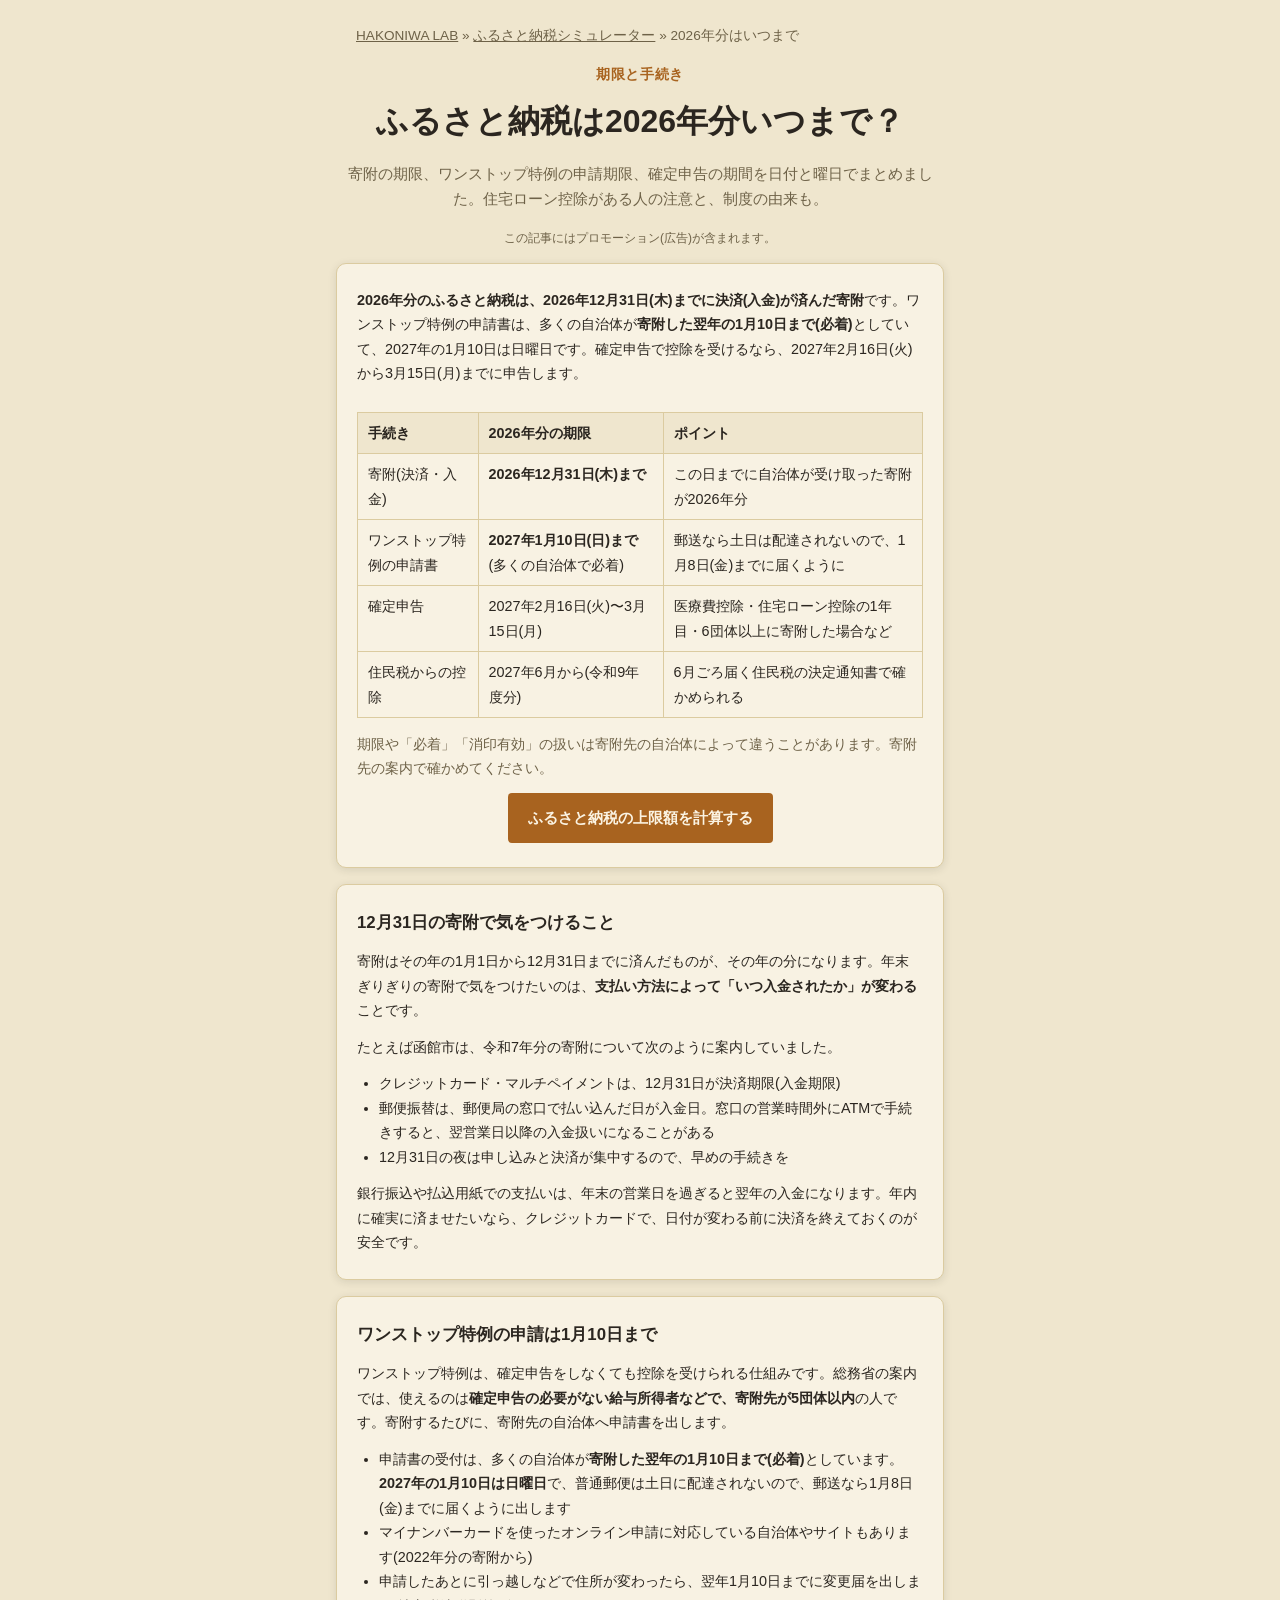
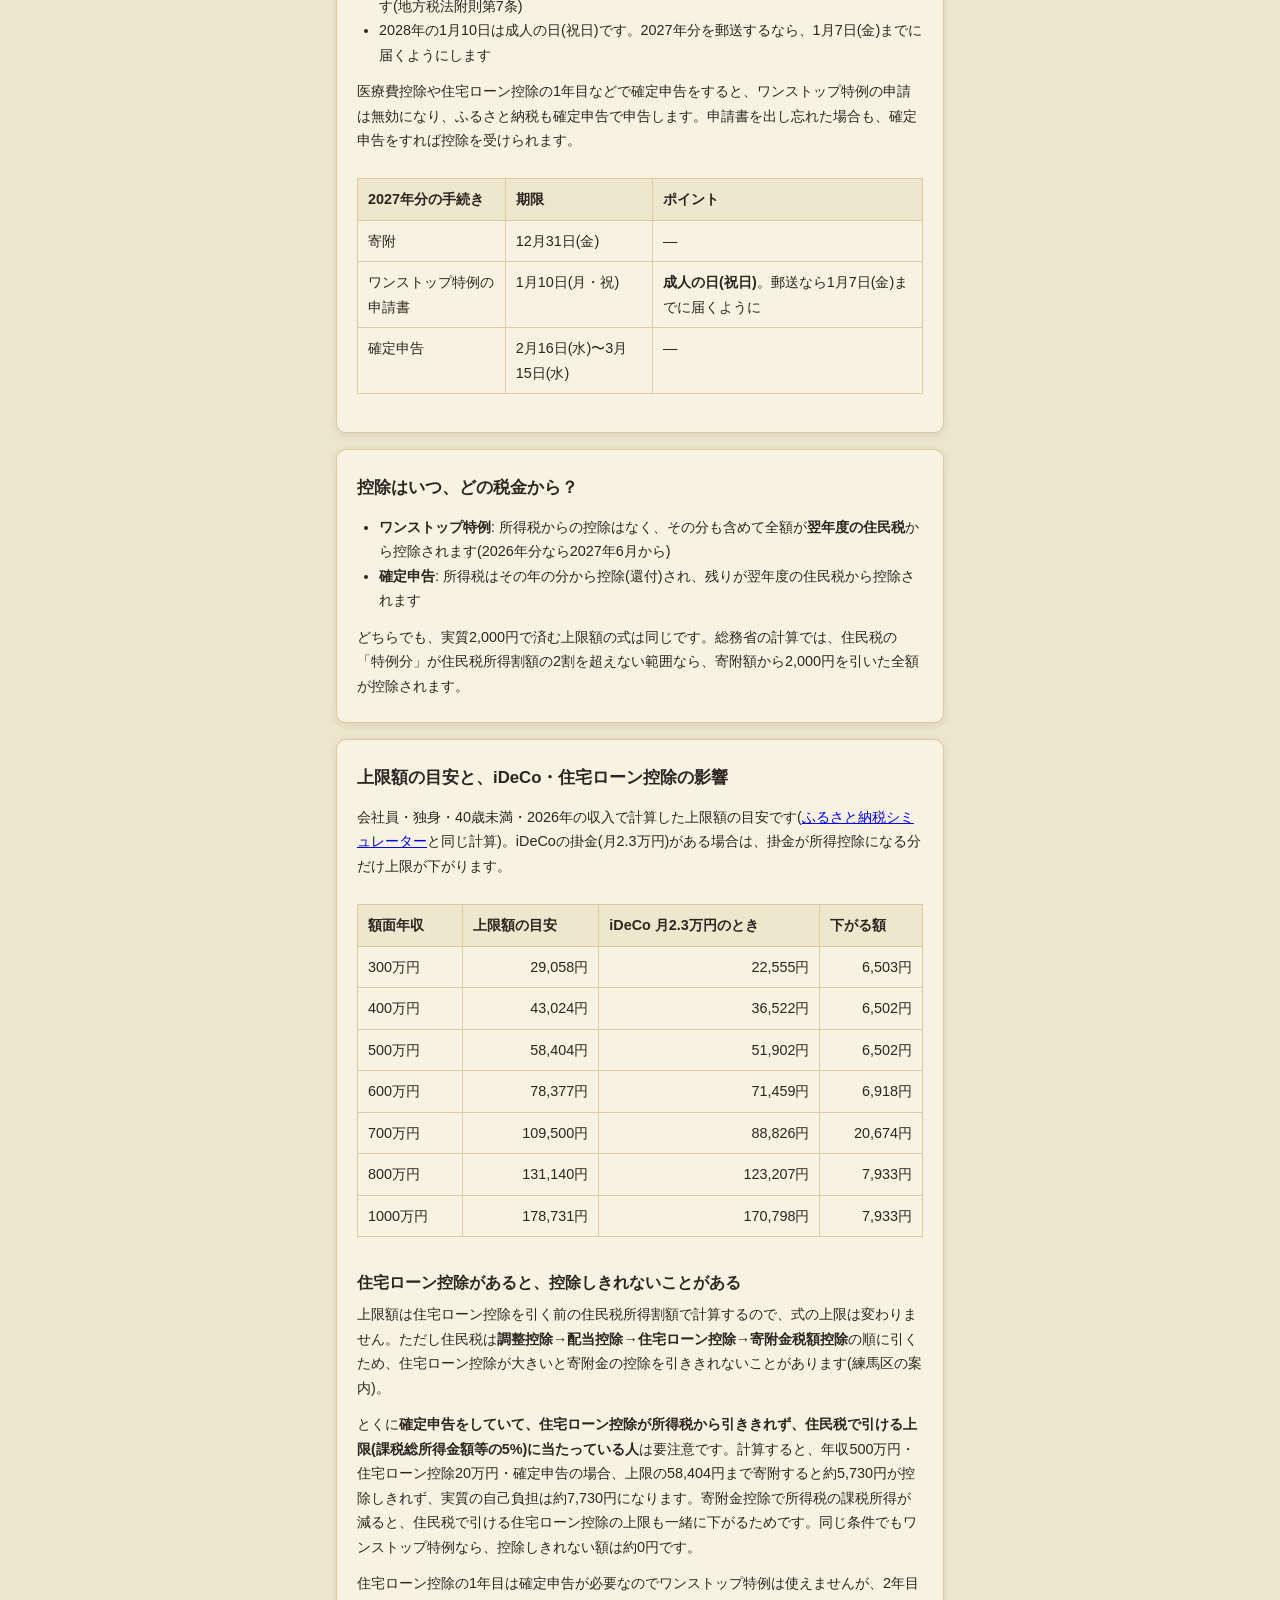
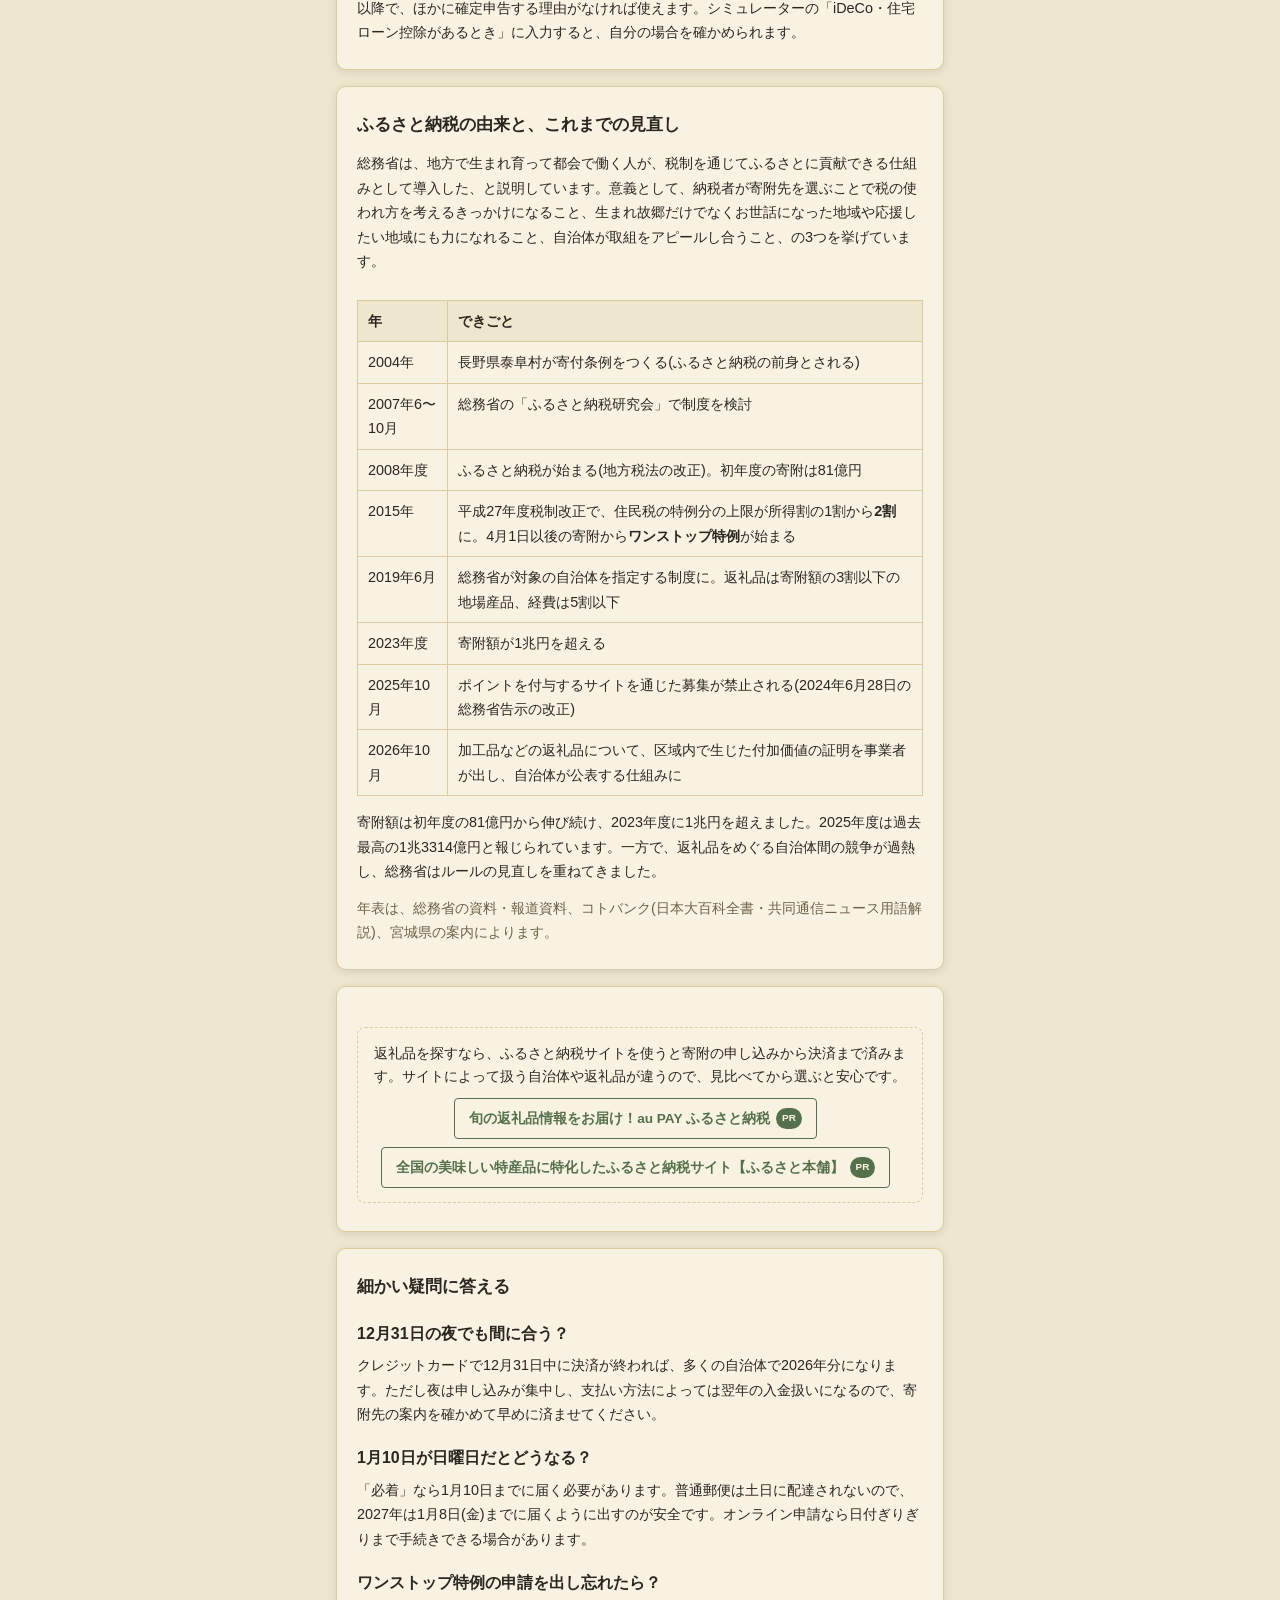
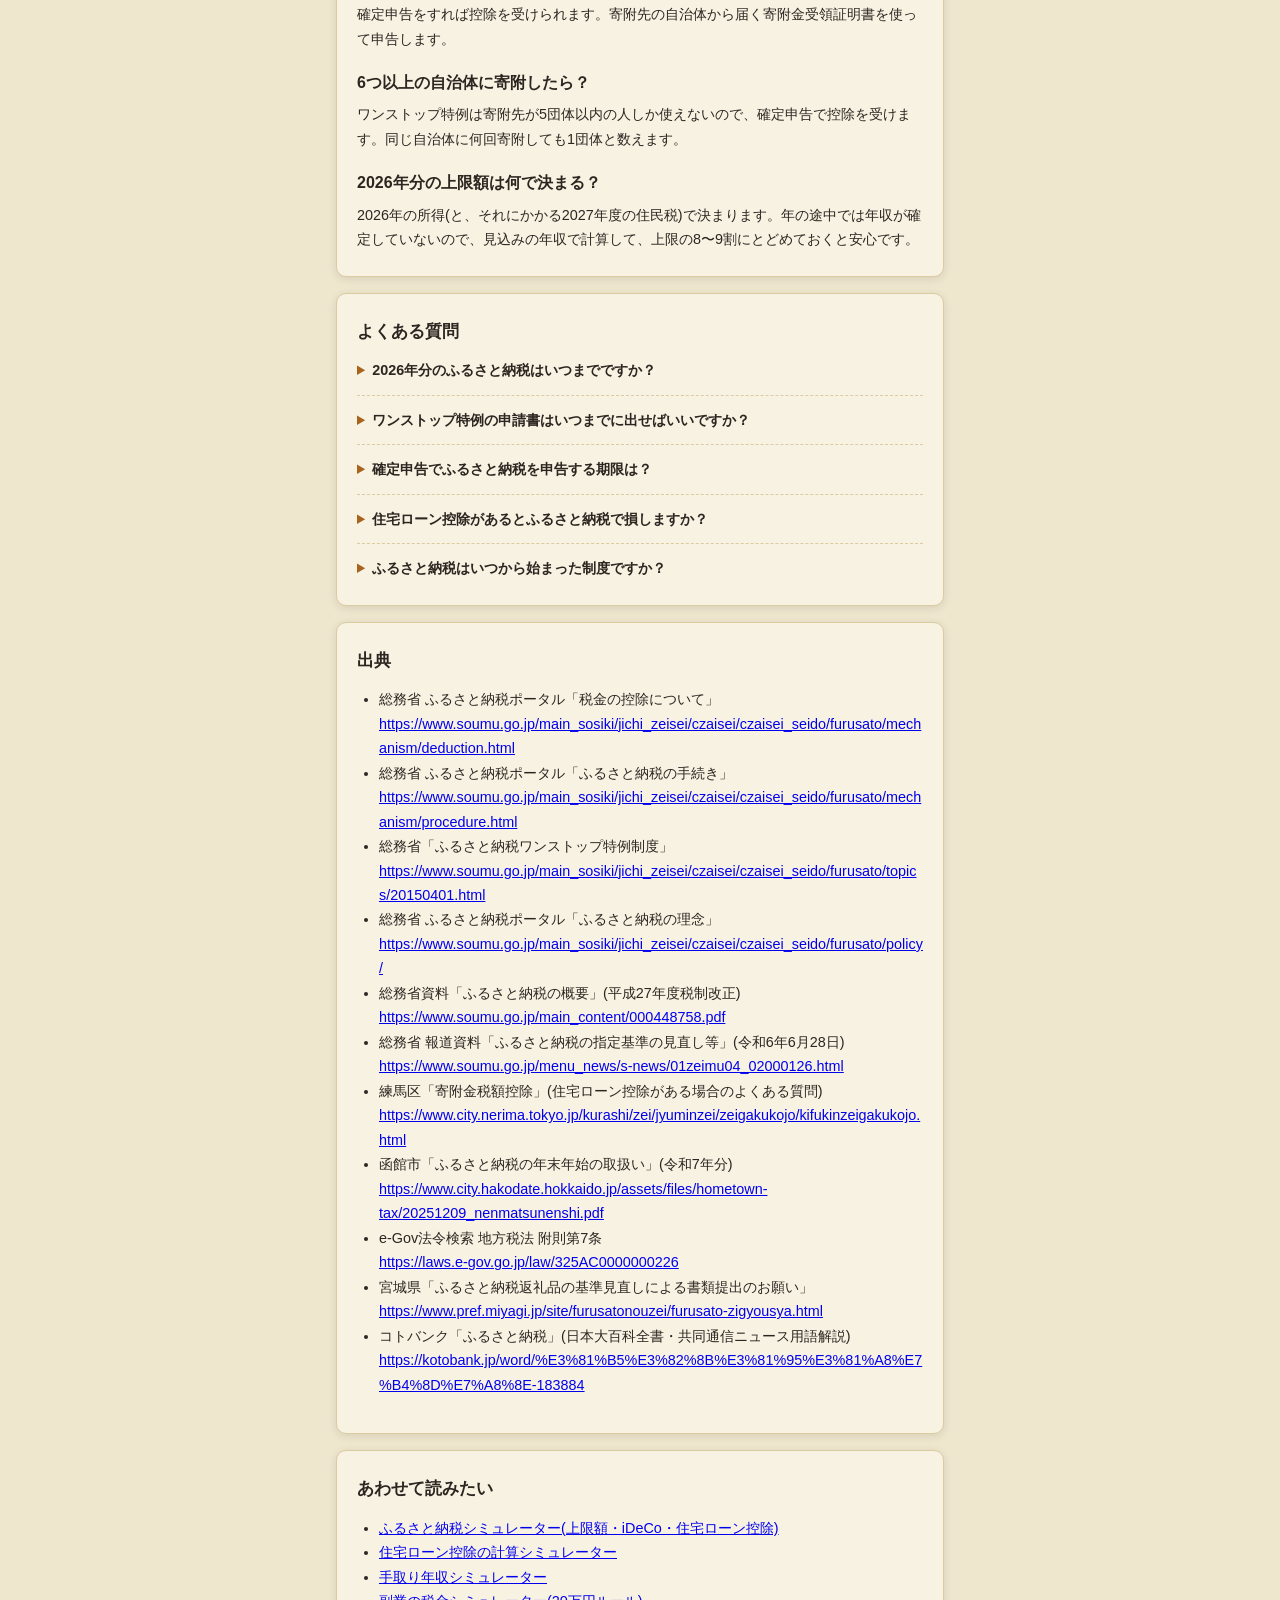
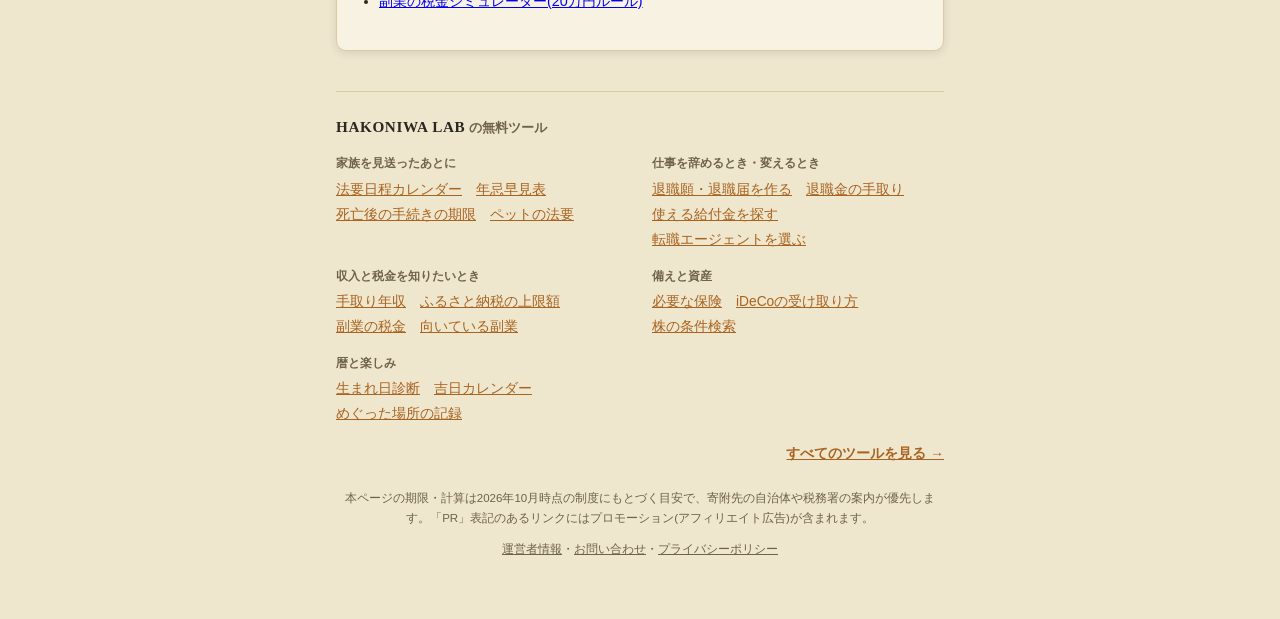
==== commit 2220ae8b: "全ページにHAKONIWA LABのツール一覧とパンくずの入口を追加 286ページ中、サイトのトップへ戻れるのが9ページだけで、 記事から入った人がほかのツールに気づけなかったため。 - 本文の下(フ" ====
--- a/guide/itsumade-2026/index.html
+++ b/guide/itsumade-2026/index.html
@@ -57,6 +57,7 @@
 <div class="app">
 
   <nav class="guide-nav" aria-label="パンくずリスト">
+    <a href="../../../">HAKONIWA LAB</a> &raquo;
     <a href="../../">ふるさと納税シミュレーター</a> &raquo;
     <span aria-current="page">2026年分はいつまで</span>
   </nav>
@@ -236,6 +237,73 @@
     </section>
   </main>
 
+  <!-- site-nav:start -->
+  <style>
+  .site-nav { margin: 40px 0 0; padding: 22px 0 0; border-top: 1px solid var(--color-border, var(--line, #dbcba0)); color: var(--color-text, var(--ink, #2b2620)); text-align: left; }
+  .site-nav__title { margin: 0 0 14px; font-size: 0.82rem; font-weight: 700; color: var(--color-text-muted, var(--muted, #6e6248)); }
+  .site-nav__title a { font-family: Georgia, "Times New Roman", serif; font-size: 0.95rem; letter-spacing: 0.04em; color: var(--color-text, var(--ink, #2b2620)); text-decoration: none; }
+  .site-nav__groups { display: grid; gap: 14px 24px; }
+  @media (min-width: 560px) { .site-nav__groups { grid-template-columns: 1fr 1fr; } }
+  .site-nav__label { margin: 0 0 4px; font-size: 0.74rem; font-weight: 700; color: var(--color-text-muted, var(--muted, #6e6248)); }
+  .site-nav__links { display: flex; flex-wrap: wrap; gap: 2px 14px; margin: 0; padding: 0; list-style: none; font-size: 0.86rem; line-height: 1.7; }
+  .site-nav__links li { margin: 0; padding: 0; }
+  .site-nav__links li::before { content: none; }
+  .site-nav__links a { color: var(--color-primary, var(--navy, #a8631f)); }
+  .site-nav__all { margin: 16px 0 0; font-size: 0.86rem; text-align: right; }
+  .site-nav__all a { color: var(--color-primary, var(--navy, #a8631f)); font-weight: 700; }
+  .app-footer a { color: var(--color-text-muted, var(--muted, #6e6248)); }
+  </style>
+  <nav class="site-nav" aria-label="HAKONIWA LABのツール">
+    <p class="site-nav__title"><a href="../../../">HAKONIWA LAB</a> の無料ツール</p>
+    <div class="site-nav__groups">
+      <div>
+        <p class="site-nav__label">家族を見送ったあとに</p>
+        <ul class="site-nav__links">
+          <li><a href="../../../houyou-calendar/">法要日程カレンダー</a></li>
+          <li><a href="../../../houyou-calendar/hayami/">年忌早見表</a></li>
+          <li><a href="../../../houyou-calendar/tetsuzuki/">死亡後の手続きの期限</a></li>
+          <li><a href="../../../houyou-calendar/pet/">ペットの法要</a></li>
+        </ul>
+      </div>
+      <div>
+        <p class="site-nav__label">仕事を辞めるとき・変えるとき</p>
+        <ul class="site-nav__links">
+          <li><a href="../../../resignation-letter-generator/">退職願・退職届を作る</a></li>
+          <li><a href="../../../retirement-simulator/">退職金の手取り</a></li>
+          <li><a href="../../../subsidy-checker/">使える給付金を探す</a></li>
+          <li><a href="../../../career-checker/">転職エージェントを選ぶ</a></li>
+        </ul>
+      </div>
+      <div>
+        <p class="site-nav__label">収入と税金を知りたいとき</p>
+        <ul class="site-nav__links">
+          <li><a href="../../../takehome-calculator/">手取り年収</a></li>
+          <li><a href="../../../furusato-simulator/">ふるさと納税の上限額</a></li>
+          <li><a href="../../../sidejob-tax-simulator/">副業の税金</a></li>
+          <li><a href="../../../sidejob-checker/">向いている副業</a></li>
+        </ul>
+      </div>
+      <div>
+        <p class="site-nav__label">備えと資産</p>
+        <ul class="site-nav__links">
+          <li><a href="../../../insurance-checker/">必要な保険</a></li>
+          <li><a href="../../../retirement-simulator/ideco/">iDeCoの受け取り方</a></li>
+          <li><a href="../../../stock-screener/">株の条件検索</a></li>
+        </ul>
+      </div>
+      <div>
+        <p class="site-nav__label">暦と楽しみ</p>
+        <ul class="site-nav__links">
+          <li><a href="../../../birthday-fortune/">生まれ日診断</a></li>
+          <li><a href="../../../birthday-fortune/calendar/">吉日カレンダー</a></li>
+          <li><a href="../../../meguri-log/">めぐった場所の記録</a></li>
+        </ul>
+      </div>
+    </div>
+    <p class="site-nav__all"><a href="../../../">すべてのツールを見る →</a></p>
+  </nav>
+  <!-- site-nav:end -->
+
   <footer class="app-footer">
     <p>本ページの期限・計算は2026年10月時点の制度にもとづく目安で、寄附先の自治体や税務署の案内が優先します。「PR」表記のあるリンクにはプロモーション(アフィリエイト広告)が含まれます。</p>
     <p><a href="../../../about.html">運営者情報</a>・<a href="../../../contact.html">お問い合わせ</a>・<a href="../../../privacy.html">プライバシーポリシー</a></p>
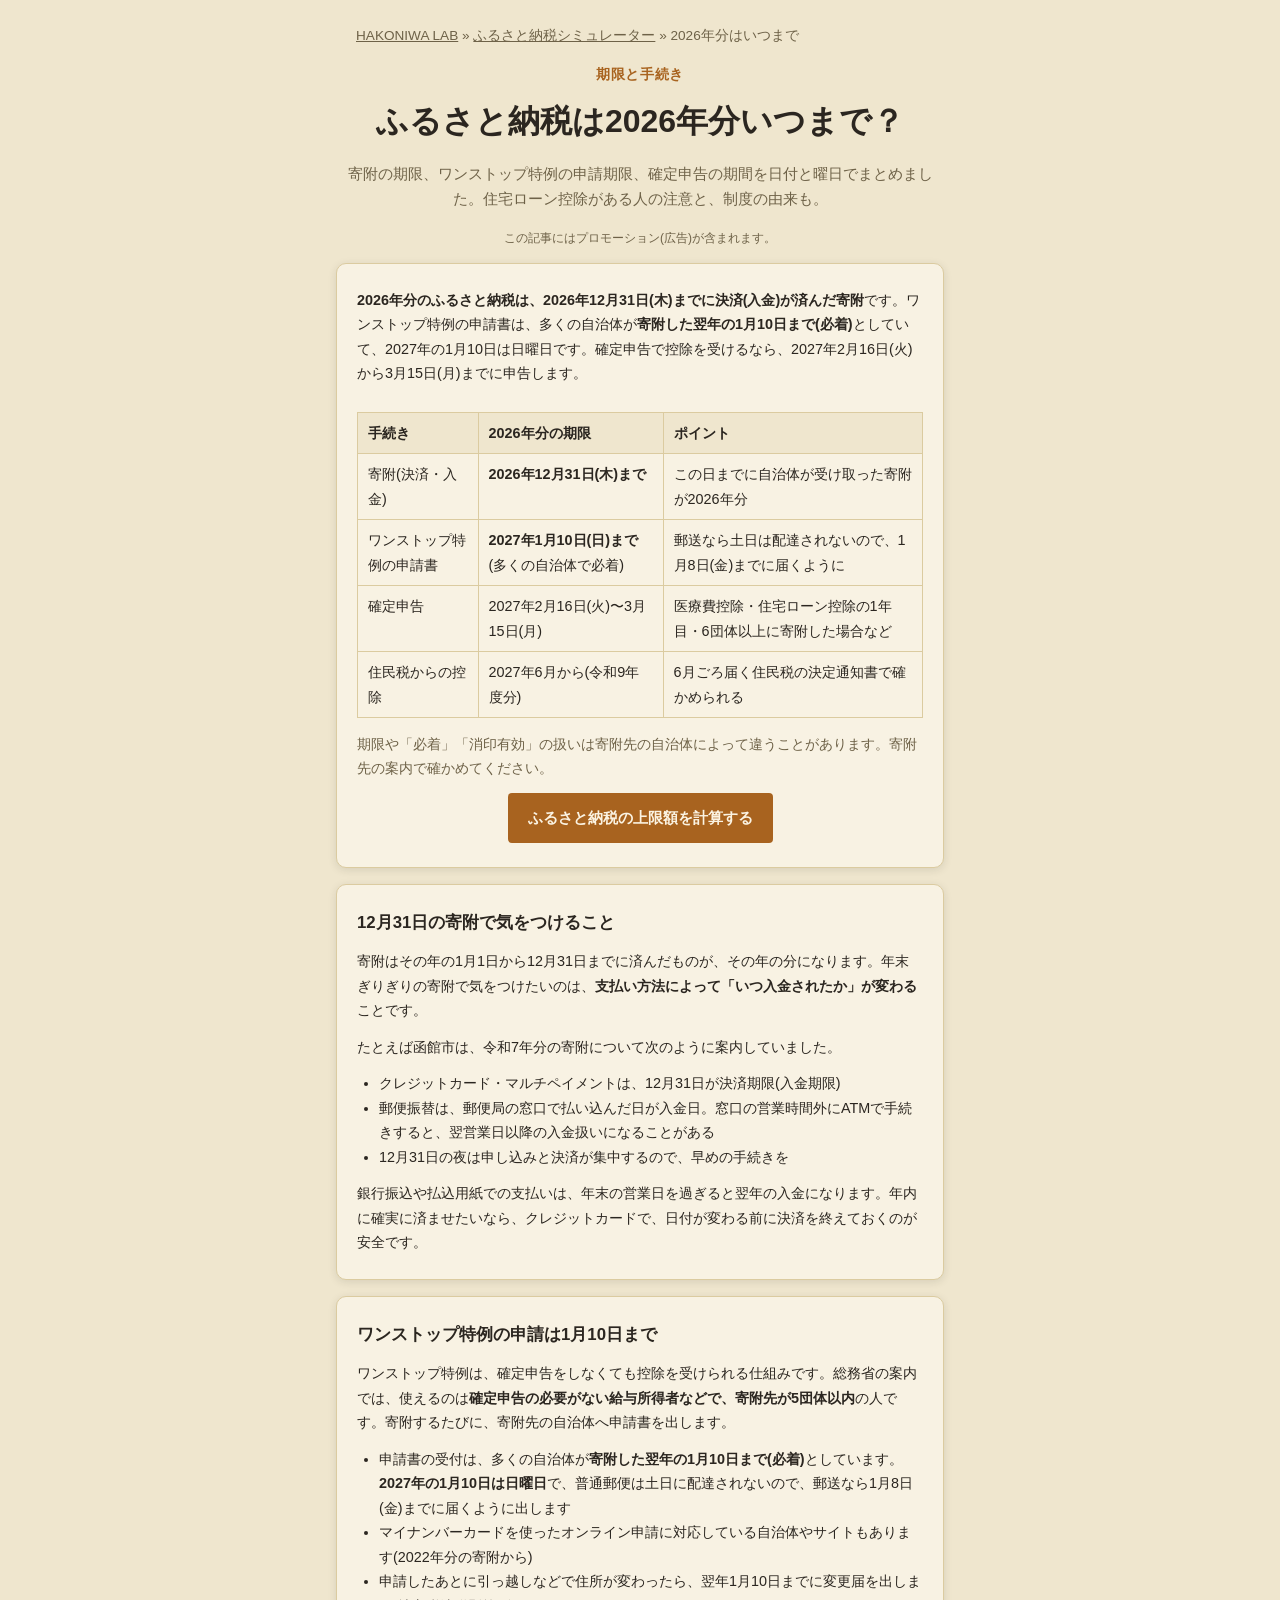
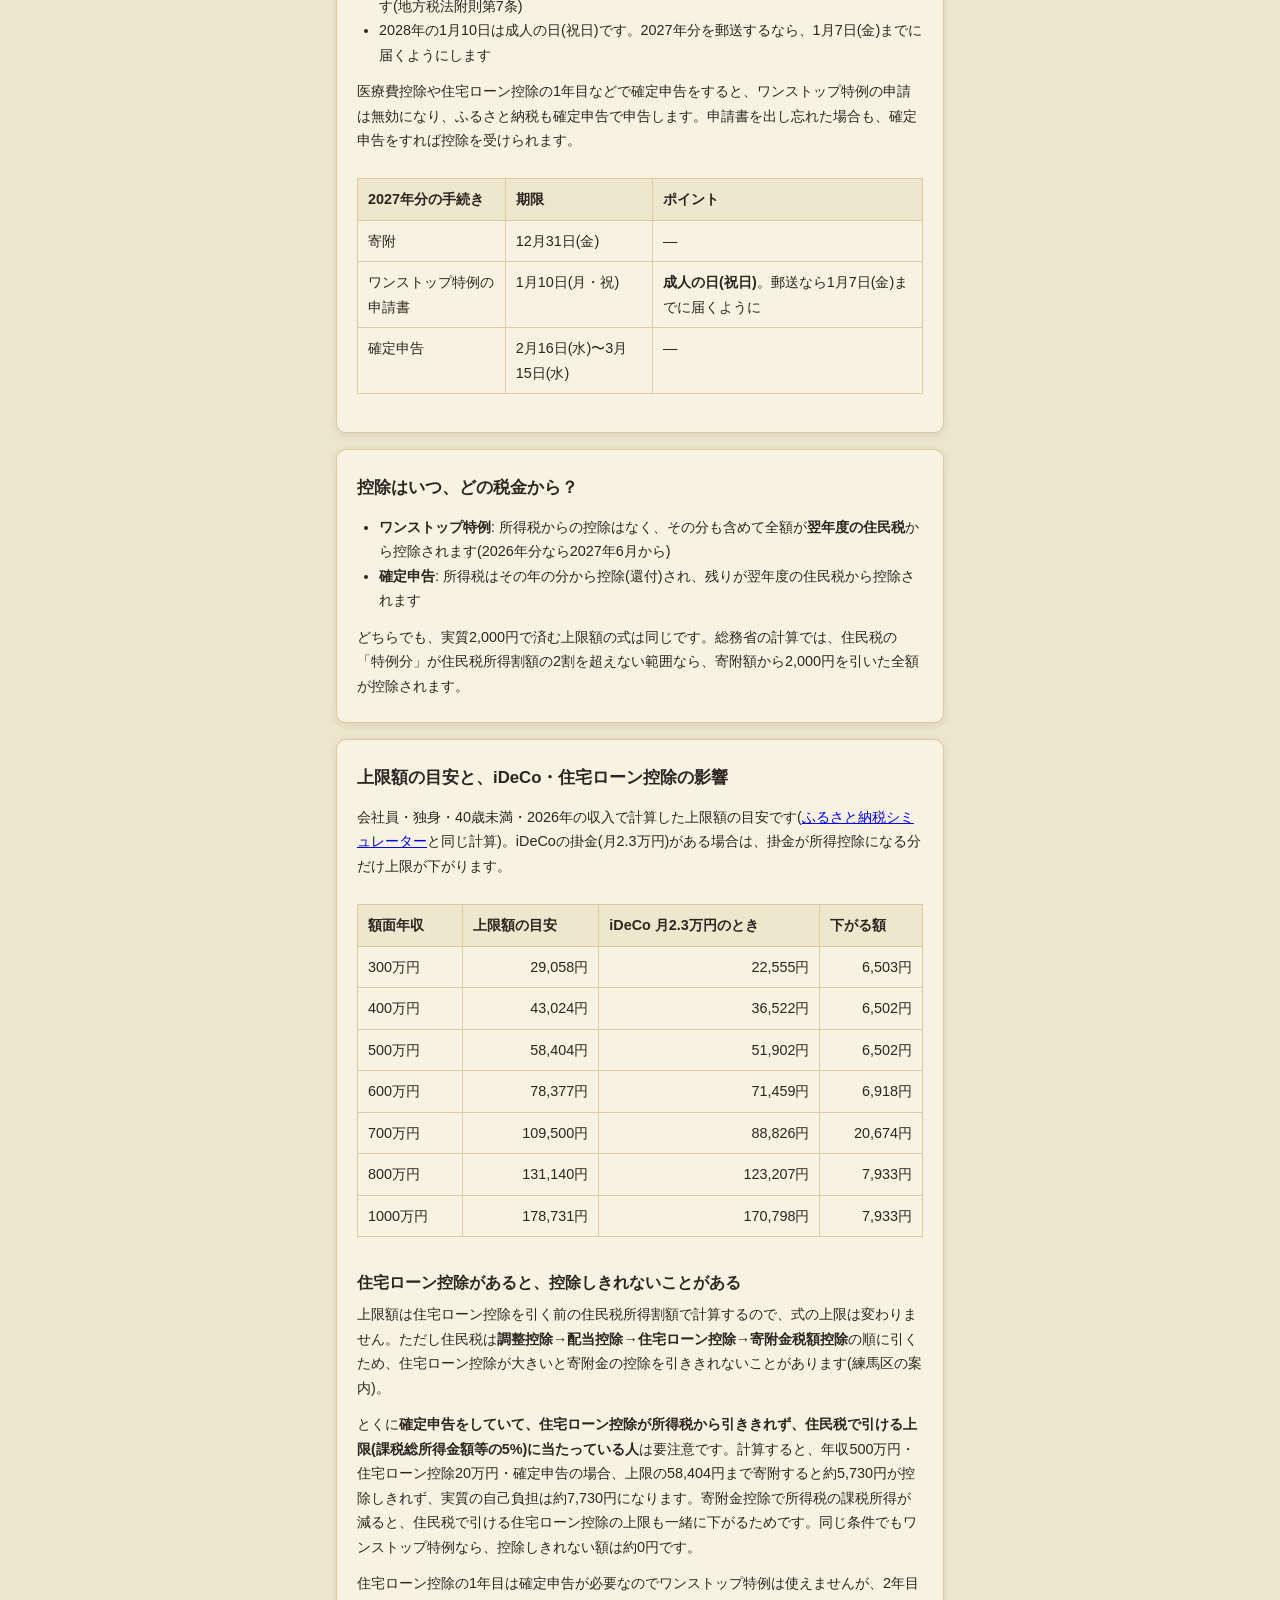
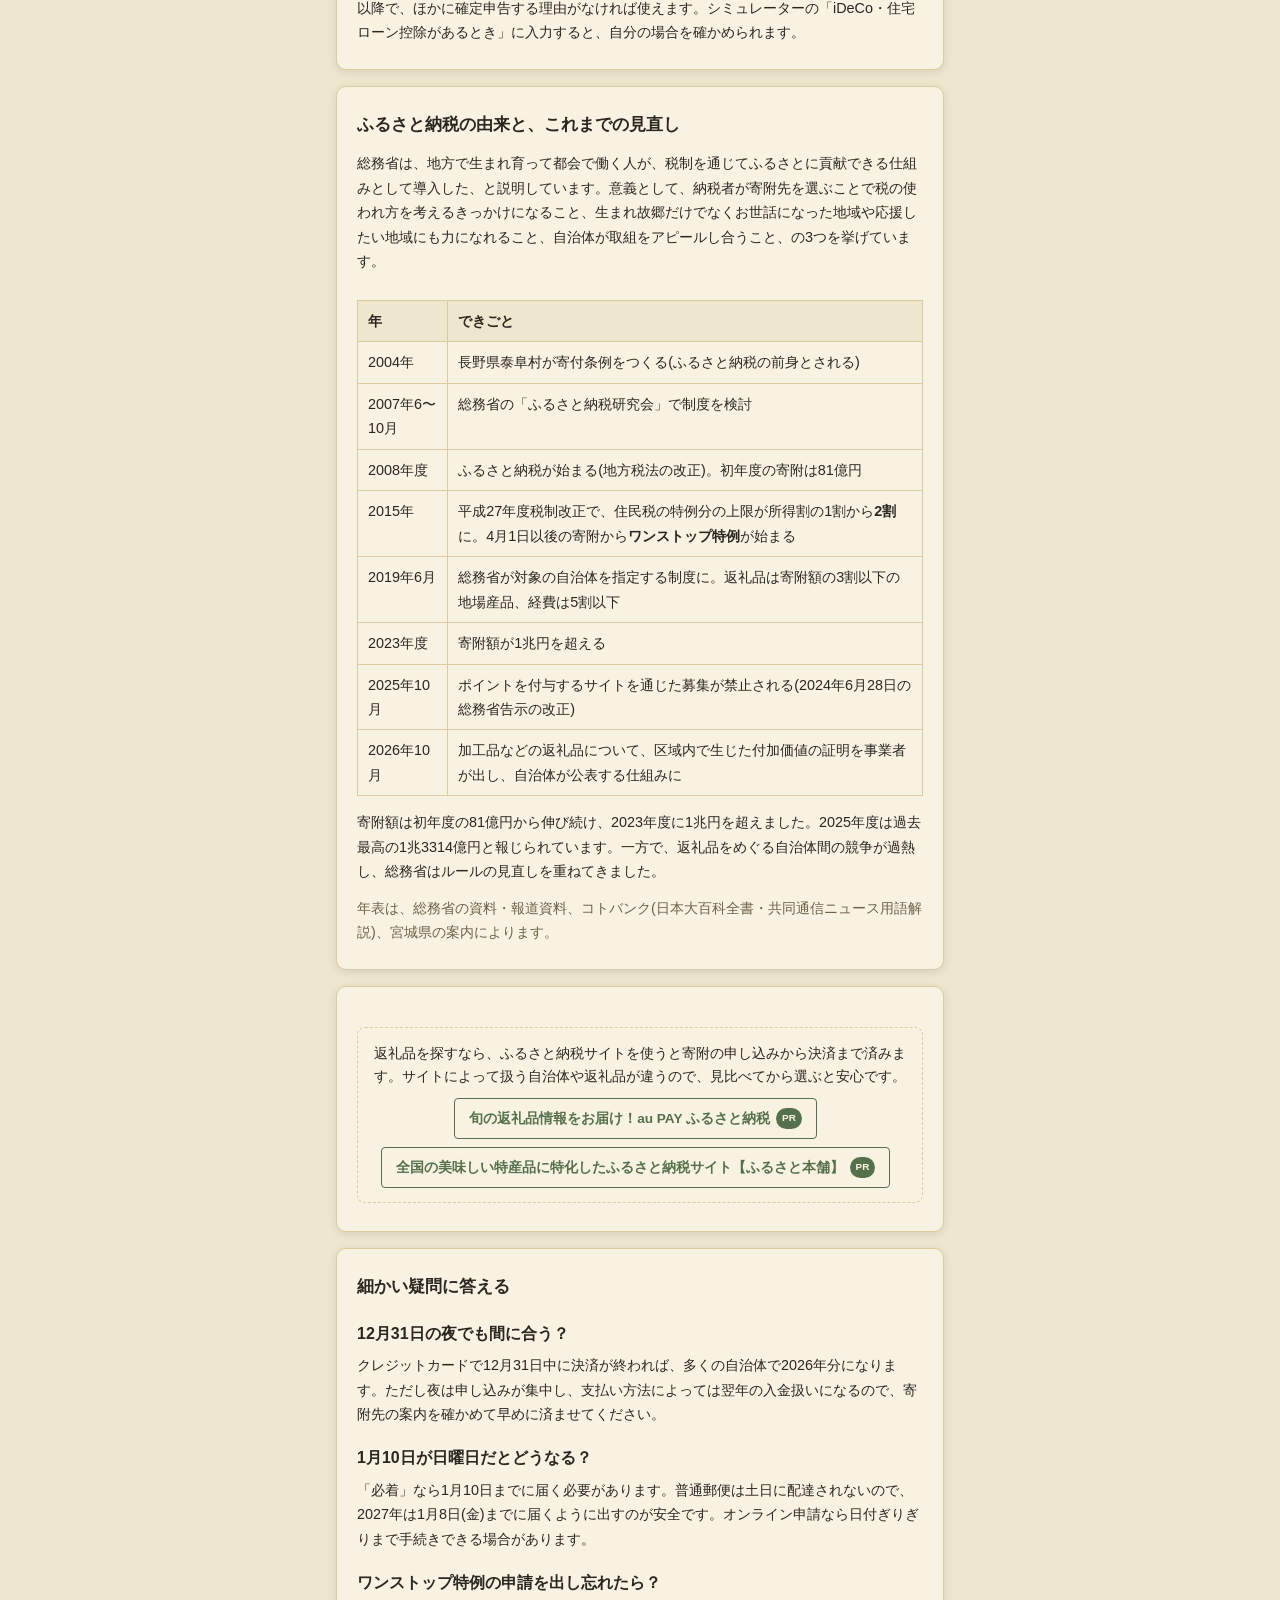
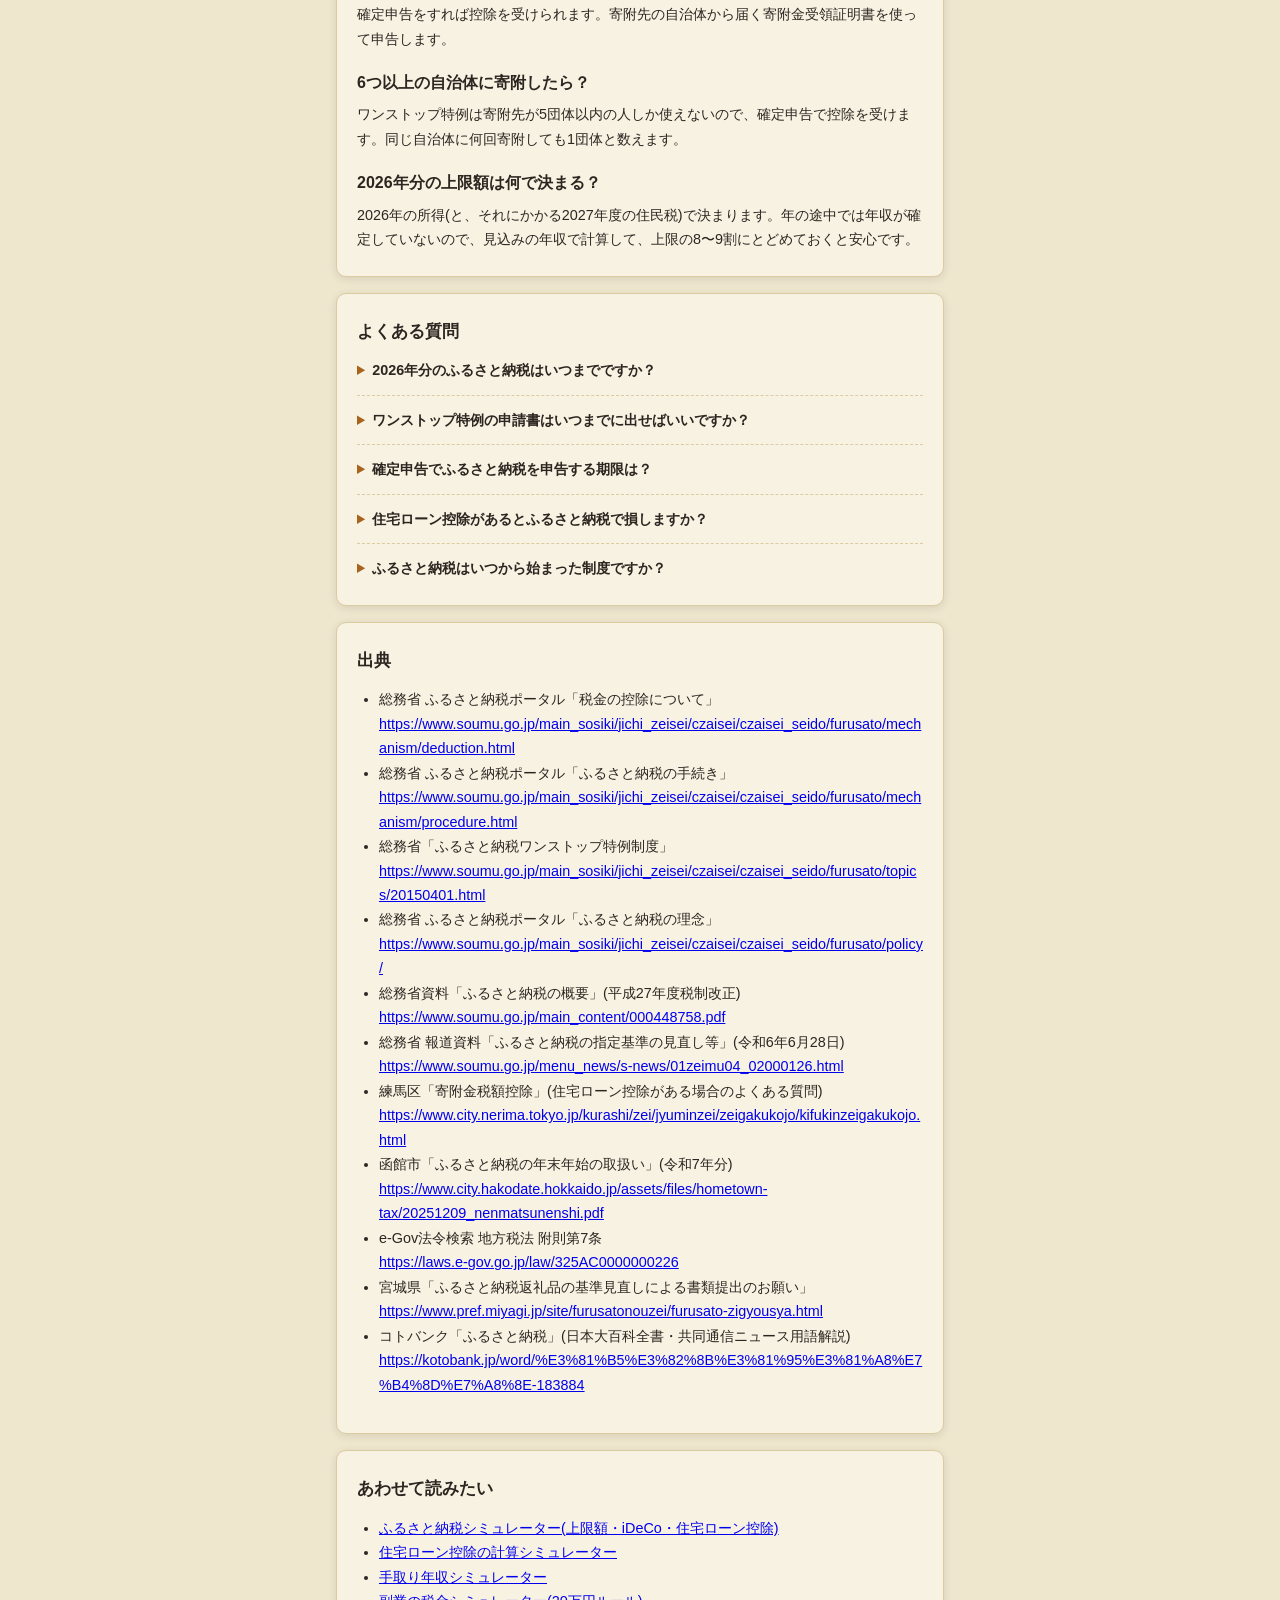
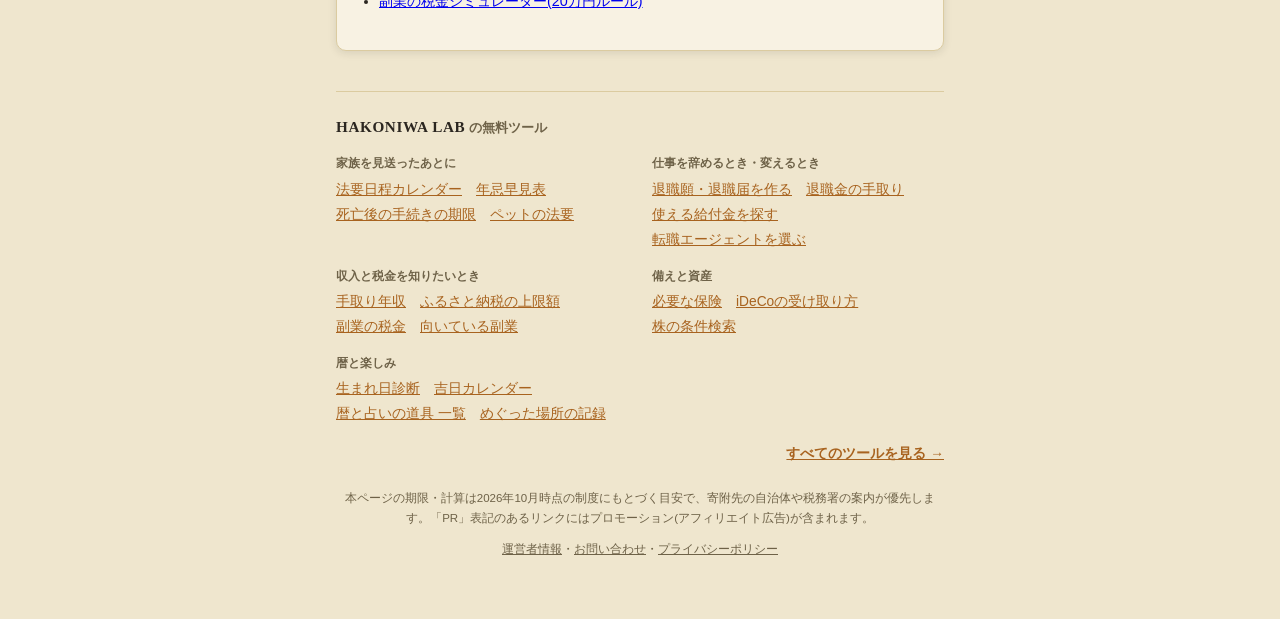
==== commit c6606158: "全ページのツール一覧に「暦と占いの道具 一覧」を追加 Co-Authored-By: Claude Opus 5.5 <noreply@anthropic.com>" ====
--- a/guide/itsumade-2026/index.html
+++ b/guide/itsumade-2026/index.html
@@ -296,6 +296,7 @@
         <ul class="site-nav__links">
           <li><a href="../../../birthday-fortune/">生まれ日診断</a></li>
           <li><a href="../../../birthday-fortune/calendar/">吉日カレンダー</a></li>
+          <li><a href="../../../birthday-fortune/tools/">暦と占いの道具 一覧</a></li>
           <li><a href="../../../meguri-log/">めぐった場所の記録</a></li>
         </ul>
       </div>
